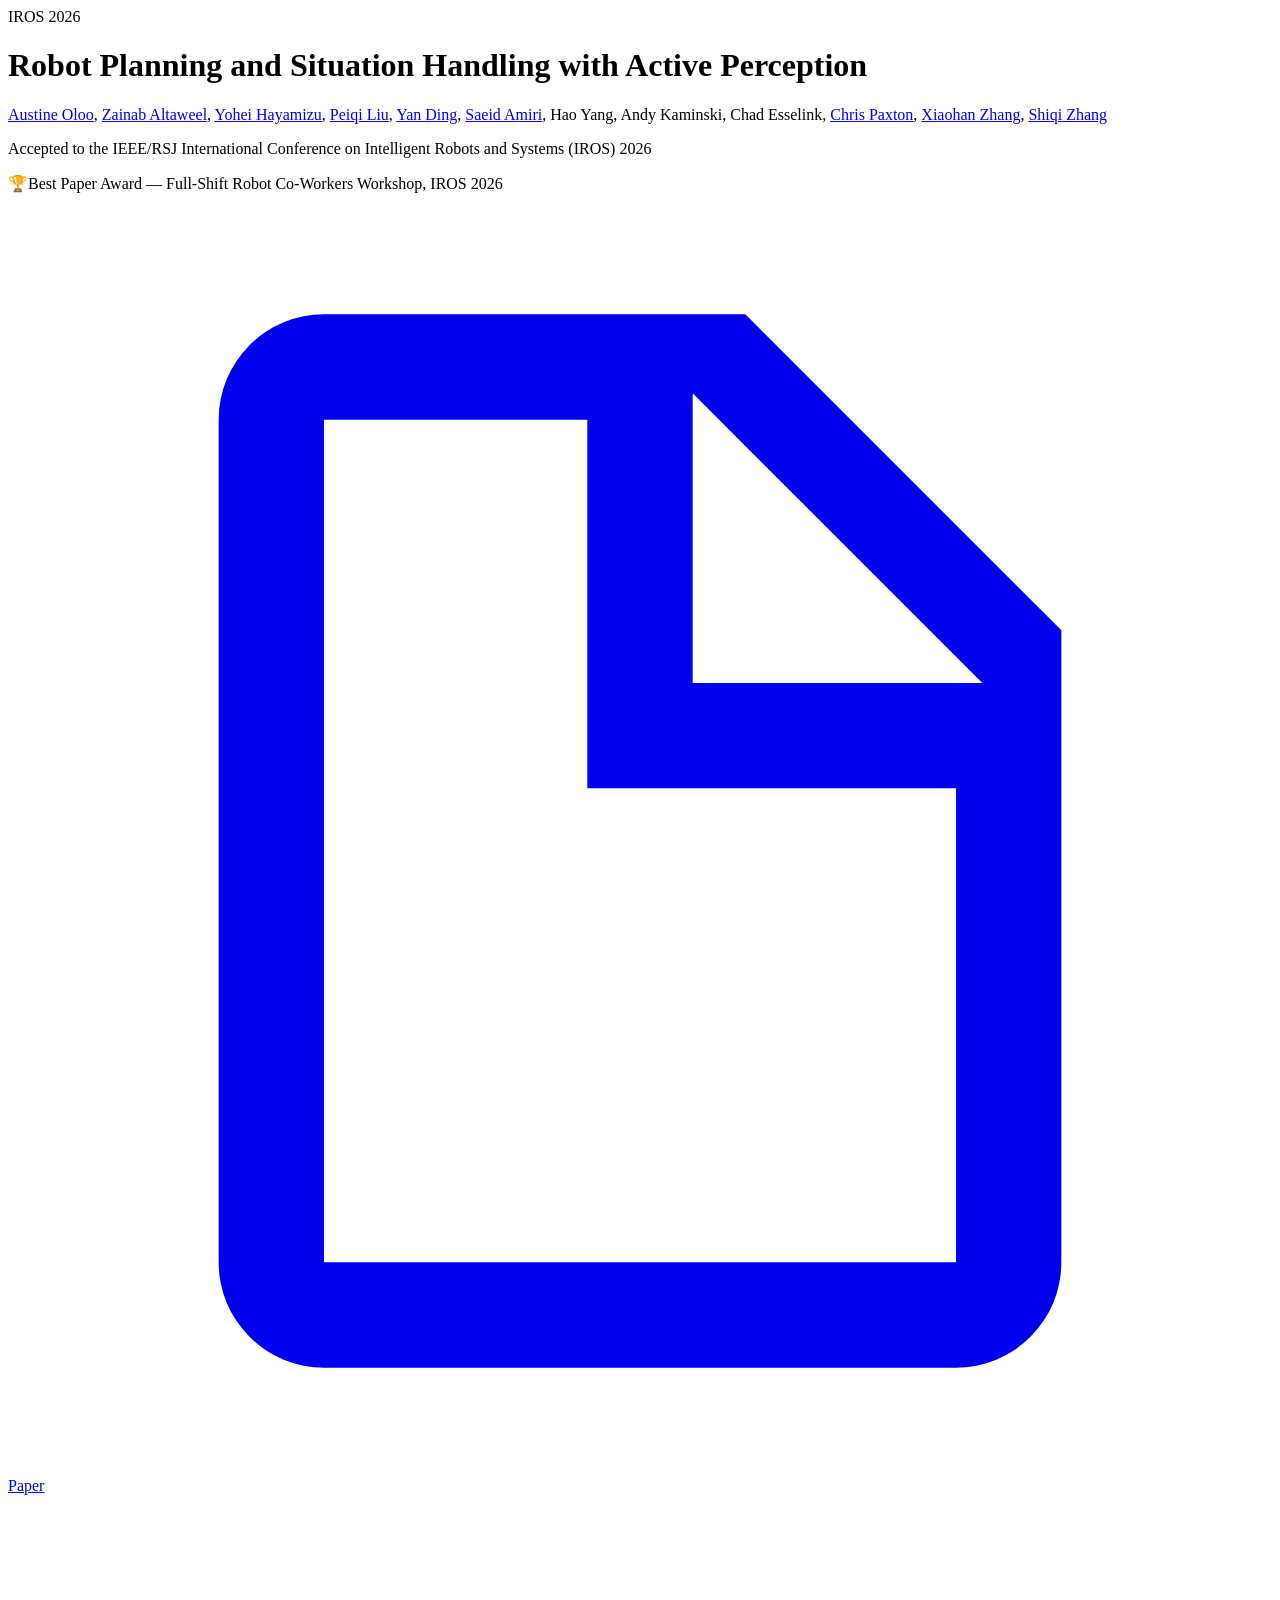
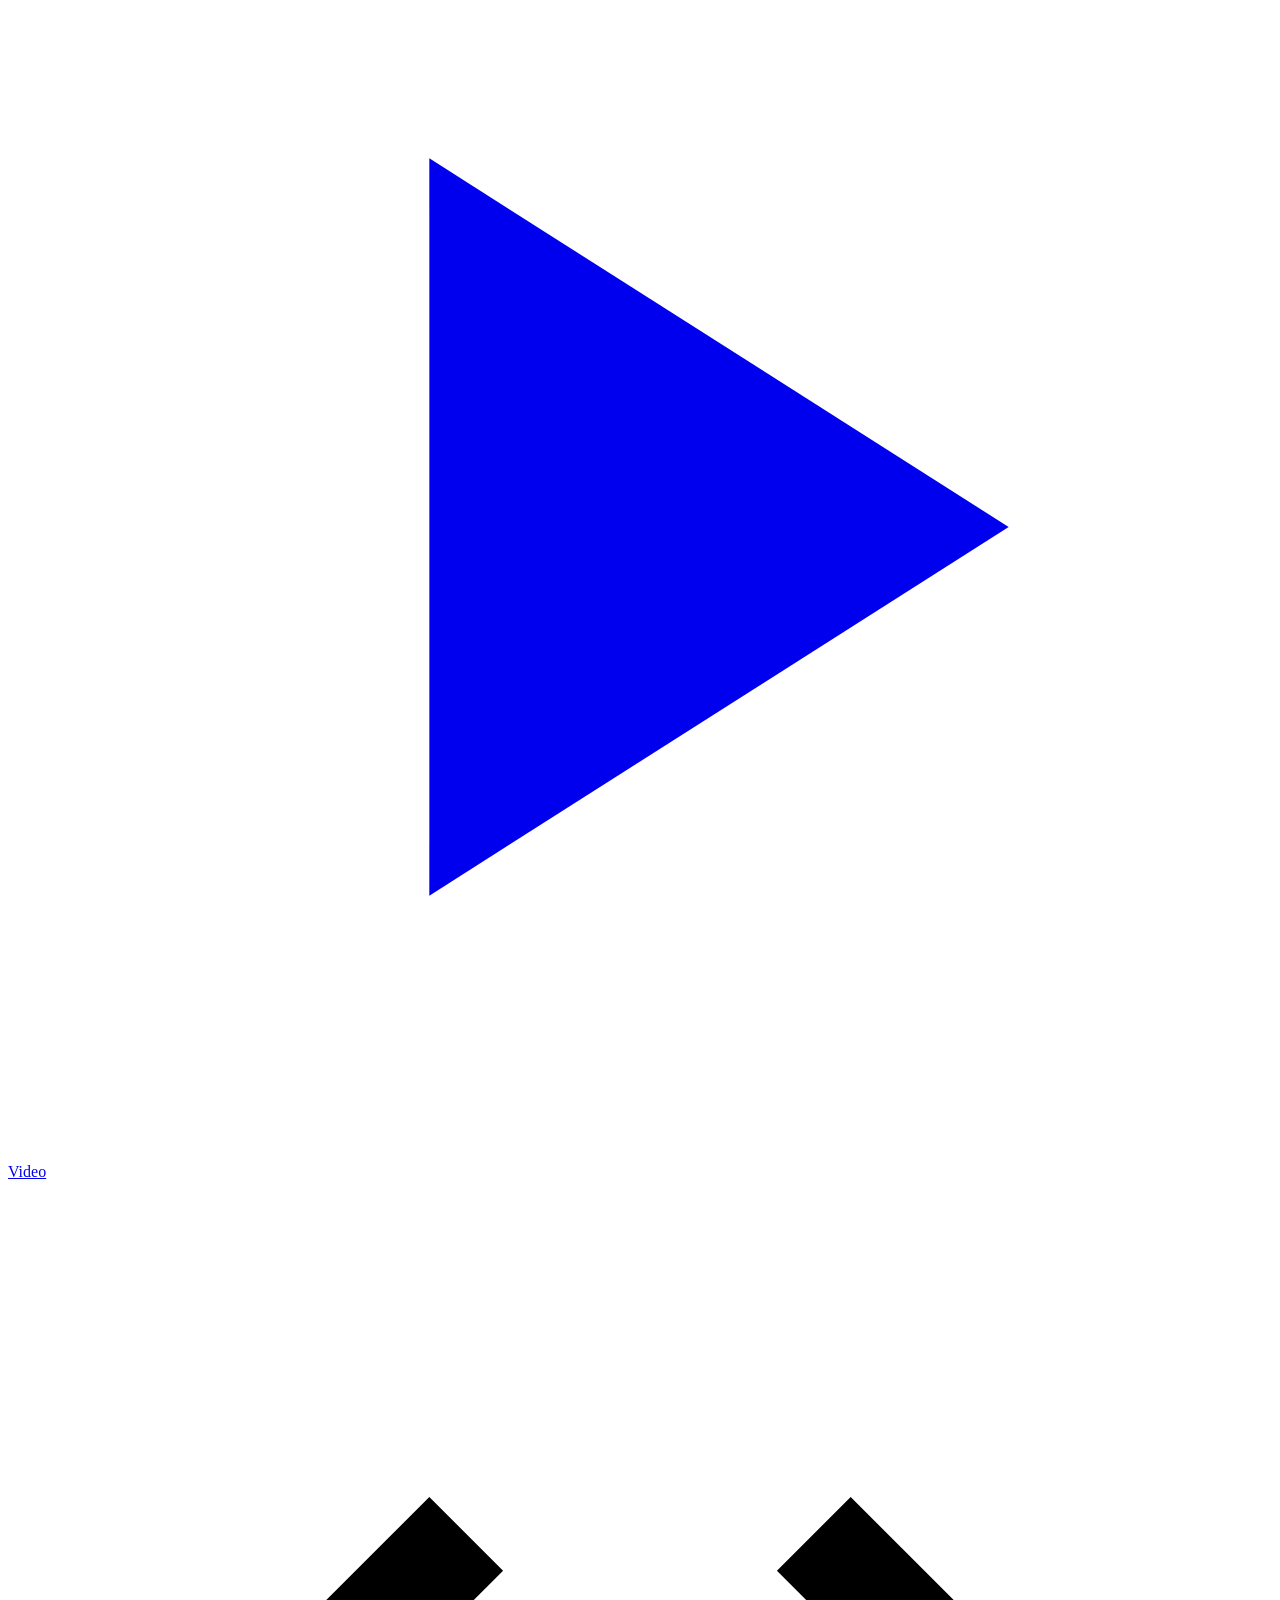
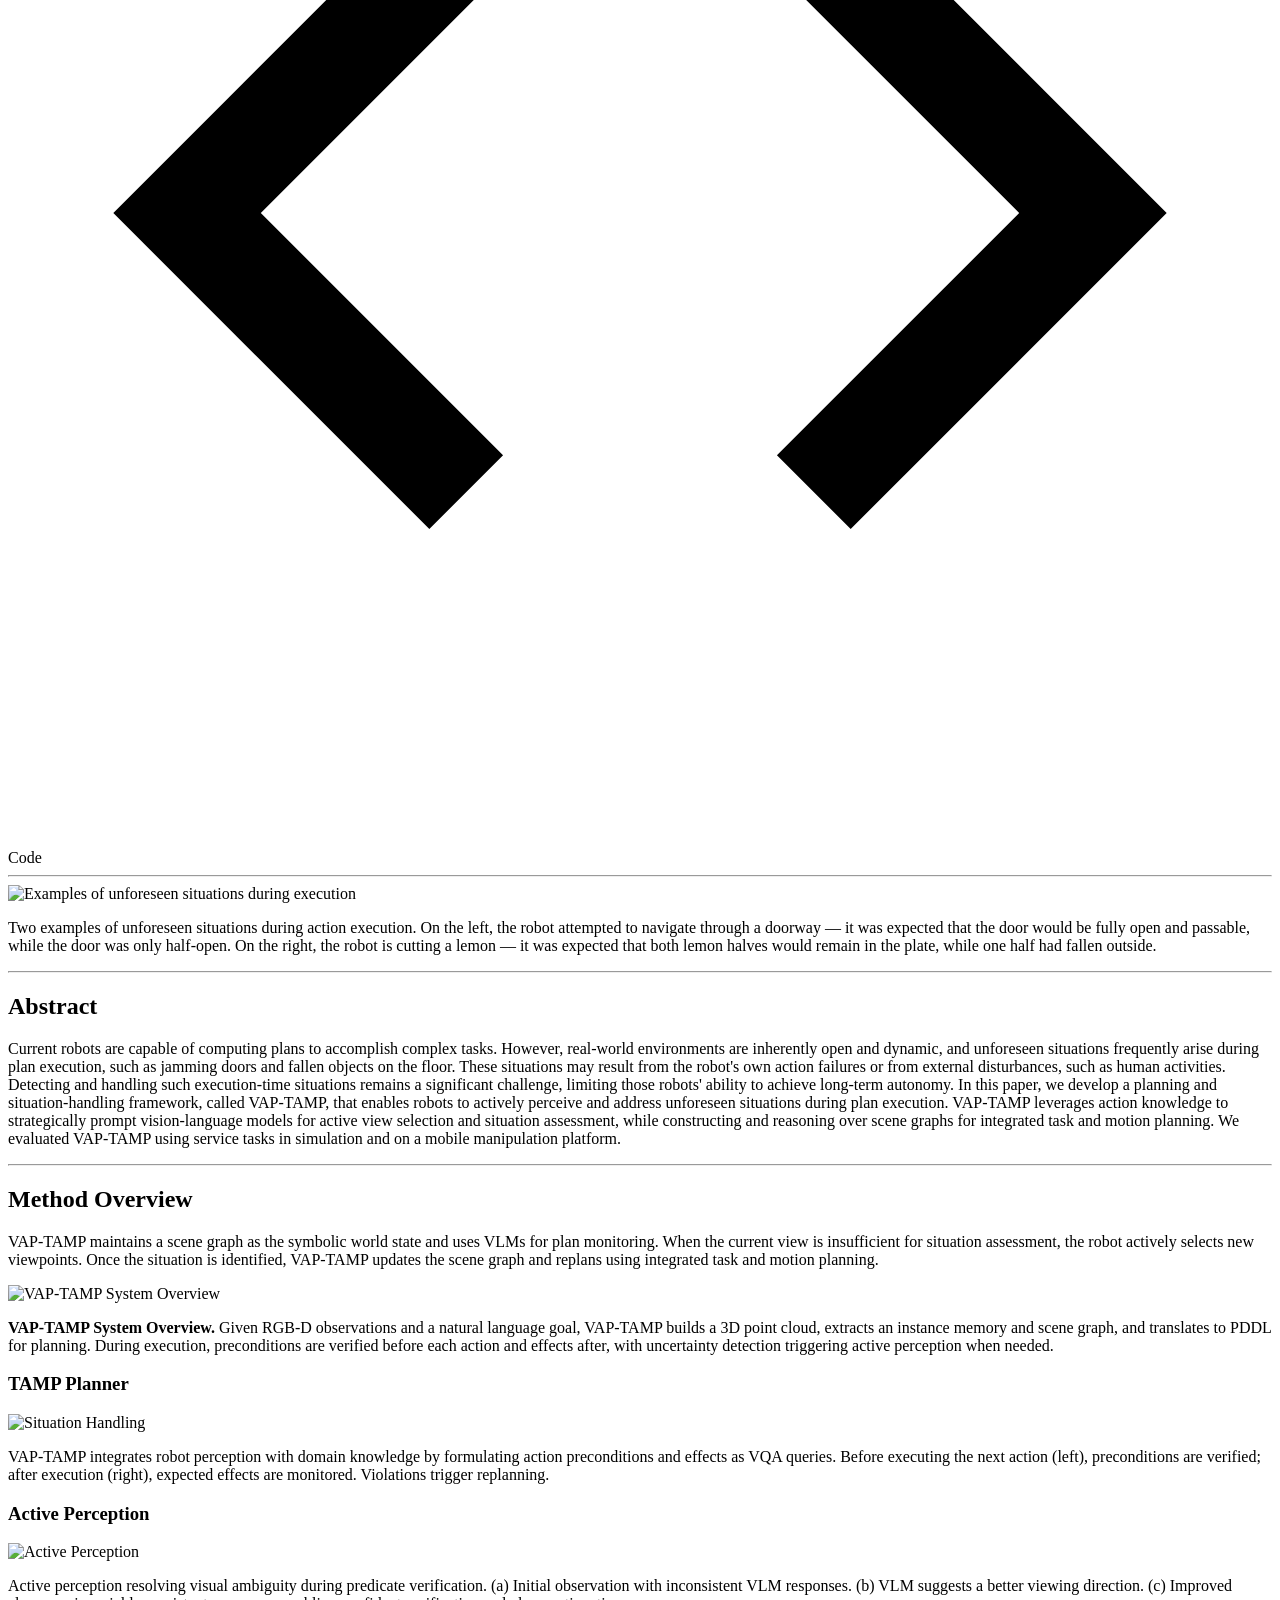
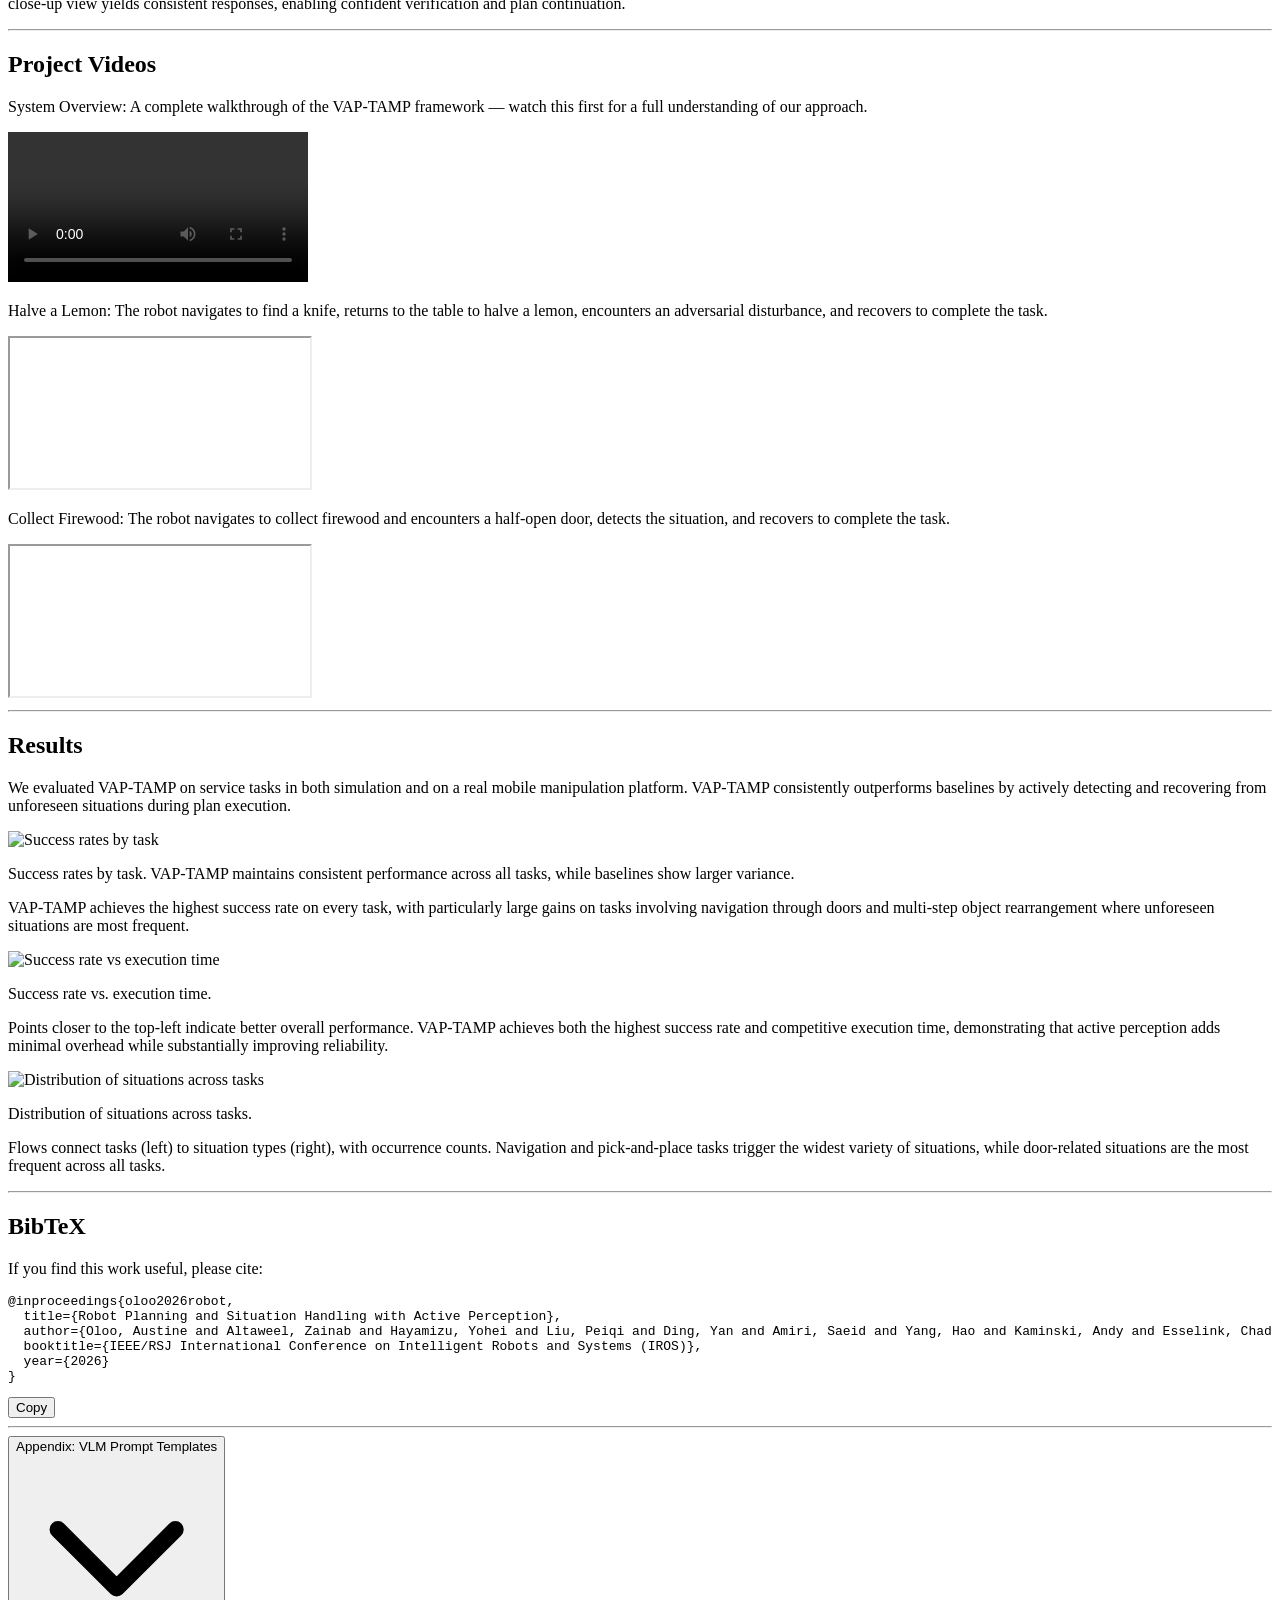
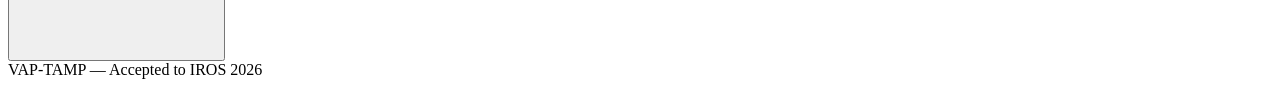
==== index.html @ f3fc883b "Add Best Paper Award (Full-Shift Robot Co-Workers Workshop, IROS 2026) to header Co-Authored-By: Cla" ====
<!DOCTYPE html><!--OFcFQSlzsaN_RxL0yjmGe--><html lang="en"><head><meta charSet="utf-8"/><meta name="viewport" content="width=device-width, initial-scale=1"/><link rel="preload" as="image" href="/vap-tamp/figures/teaser.png"/><link rel="preload" as="image" href="/vap-tamp/figures/overview-hires.png"/><link rel="preload" as="image" href="/vap-tamp/figures/situation-handling-hires.png"/><link rel="preload" as="image" href="/vap-tamp/figures/active-perception-hires.png"/><link rel="preload" as="image" href="/vap-tamp/figures/success_rate-1.png"/><link rel="preload" as="image" href="/vap-tamp/figures/success_vs_time-1.png"/><link rel="preload" as="image" href="/vap-tamp/figures/situation_distribution-1.png"/><link rel="stylesheet" href="/vap-tamp/_next/static/chunks/0b6abb4da44777c8.css" data-precedence="next"/><link rel="preload" as="script" fetchPriority="low" href="/vap-tamp/_next/static/chunks/4b9eae0c8dc7e975.js"/><script src="/vap-tamp/_next/static/chunks/f2f58a7e93290fbb.js" async=""></script><script src="/vap-tamp/_next/static/chunks/bd5a6fcfce6d0df9.js" async=""></script><script src="/vap-tamp/_next/static/chunks/turbopack-3603c09d4032d0ff.js" async=""></script><script src="/vap-tamp/_next/static/chunks/2f236954d6a65e12.js" async=""></script><script src="/vap-tamp/_next/static/chunks/8af912bd822a72b3.js" async=""></script><title>VAP-TAMP</title><meta name="description" content="Anonymous submission to IROS 2026"/><link rel="icon" href="/vap-tamp/favicon.ico?favicon.0b3bf435.ico" sizes="256x256" type="image/x-icon"/><script src="/vap-tamp/_next/static/chunks/a6dad97d9634a72d.js" noModule=""></script></head><body><div hidden=""><!--$--><!--/$--></div><main class="min-h-screen bg-white text-gray-900"><header class="max-w-4xl mx-auto px-6 pt-16 pb-8 text-center"><span class="inline-block bg-blue-600 text-white text-sm font-bold uppercase tracking-widest px-3 py-1 rounded-full mb-6">IROS 2026</span><h1 class="text-4xl md:text-5xl font-bold leading-tight text-gray-900 mb-6">Robot Planning and Situation Handling with Active Perception</h1><p class="text-gray-600 text-lg mb-8 max-w-3xl mx-auto"><span><a href="https://aoloo-r.github.io/" target="_blank" rel="noopener noreferrer" class="hover:text-gray-900 hover:underline underline-offset-4 transition-colors">Austine Oloo</a>, </span><span><a href="https://sites.google.com/view/zainabaltaweel/" target="_blank" rel="noopener noreferrer" class="hover:text-gray-900 hover:underline underline-offset-4 transition-colors">Zainab Altaweel</a>, </span><span><a href="https://yoheihayamizu.github.io/yhayamizu/" target="_blank" rel="noopener noreferrer" class="hover:text-gray-900 hover:underline underline-offset-4 transition-colors">Yohei Hayamizu</a>, </span><span><a href="https://peiqi-liu.github.io/" target="_blank" rel="noopener noreferrer" class="hover:text-gray-900 hover:underline underline-offset-4 transition-colors">Peiqi Liu</a>, </span><span><a href="https://yding25.com/" target="_blank" rel="noopener noreferrer" class="hover:text-gray-900 hover:underline underline-offset-4 transition-colors">Yan Ding</a>, </span><span><a href="http://www.cs.binghamton.edu/~samiri1/" target="_blank" rel="noopener noreferrer" class="hover:text-gray-900 hover:underline underline-offset-4 transition-colors">Saeid Amiri</a>, </span><span>Hao Yang<!-- -->, </span><span>Andy Kaminski<!-- -->, </span><span>Chad Esselink<!-- -->, </span><span><a href="https://cpaxton.github.io/" target="_blank" rel="noopener noreferrer" class="hover:text-gray-900 hover:underline underline-offset-4 transition-colors">Chris Paxton</a>, </span><span><a href="https://keke-220.github.io/" target="_blank" rel="noopener noreferrer" class="hover:text-gray-900 hover:underline underline-offset-4 transition-colors">Xiaohan Zhang</a>, </span><span><a href="http://www.cs.binghamton.edu/~szhang/" target="_blank" rel="noopener noreferrer" class="hover:text-gray-900 hover:underline underline-offset-4 transition-colors">Shiqi Zhang</a></span></p><p class="text-gray-500 text-base italic mb-4">Accepted to the IEEE/RSJ International Conference on Intelligent Robots and Systems (IROS) 2026</p><p class="mb-8"><span class="inline-flex items-center gap-2 rounded-full border border-amber-300 bg-amber-50 px-4 py-1.5 text-base font-semibold text-amber-800"><span aria-hidden="true">🏆</span>Best Paper Award — Full-Shift Robot Co-Workers Workshop, IROS 2026</span></p><div class="flex flex-wrap justify-center gap-3"><a href="https://arxiv.org/pdf/2604.26988" target="_blank" rel="noopener noreferrer" class="flex items-center gap-2 px-5 py-2.5 rounded-full border-2 text-base font-semibold transition-all border-gray-800 text-gray-800 hover:bg-gray-800 hover:text-white"><svg class="w-4 h-4" fill="currentColor" viewBox="0 0 24 24"><path d="M14 2H6a2 2 0 0 0-2 2v16a2 2 0 0 0 2 2h12a2 2 0 0 0 2-2V8l-6-6zm-1 1.5L18.5 9H13V3.5zM6 4h5v7h7v9H6V4z"></path></svg>Paper</a><a href="#video" target="_blank" rel="noopener noreferrer" class="flex items-center gap-2 px-5 py-2.5 rounded-full border-2 text-base font-semibold transition-all border-gray-800 text-gray-800 hover:bg-gray-800 hover:text-white"><svg class="w-4 h-4" fill="currentColor" viewBox="0 0 24 24"><path d="M8 5v14l11-7z"></path></svg>Video</a><span class="flex items-center gap-2 px-5 py-2.5 rounded-full border-2 text-base font-semibold transition-all border-gray-300 text-gray-400 cursor-not-allowed" title="Coming soon"><svg class="w-4 h-4" fill="currentColor" viewBox="0 0 24 24"><path d="M9.4 16.6L4.8 12l4.6-4.6L8 6l-6 6 6 6 1.4-1.4zm5.2 0l4.6-4.6-4.6-4.6L16 6l6 6-6 6-1.4-1.4z"></path></svg>Code</span></div></header><hr class="border-t border-gray-200 my-8 max-w-4xl mx-auto"/><section class="max-w-4xl mx-auto px-6 pb-12"><img src="/vap-tamp/figures/teaser.png" alt="Examples of unforeseen situations during execution" class="w-full rounded-xl border border-gray-100 shadow-sm"/><p class="text-center text-lg text-gray-600 mt-4 max-w-2xl mx-auto leading-relaxed">Two examples of unforeseen situations during action execution. On the left, the robot attempted to navigate through a doorway — it was expected that the door would be fully open and passable, while the door was only half-open. On the right, the robot is cutting a lemon — it was expected that both lemon halves would remain in the plate, while one half had fallen outside.</p></section><hr class="border-t border-gray-200 my-8 max-w-4xl mx-auto"/><section id="abstract" class="max-w-4xl mx-auto px-6 py-12"><h2 class="text-3xl font-bold text-center mb-8 text-gray-800">Abstract</h2><div class="bg-gray-50 rounded-xl p-6 md:p-8 text-lg leading-relaxed text-gray-700 border border-gray-100"><p>Current robots are capable of computing plans to accomplish complex tasks. However, real-world environments are inherently open and dynamic, and unforeseen situations frequently arise during plan execution, such as jamming doors and fallen objects on the floor. These situations may result from the robot&#x27;s own action failures or from external disturbances, such as human activities. Detecting and handling such execution-time situations remains a significant challenge, limiting those robots&#x27; ability to achieve long-term autonomy. In this paper, we develop a planning and situation-handling framework, called VAP-TAMP, that enables robots to actively perceive and address unforeseen situations during plan execution. VAP-TAMP leverages action knowledge to strategically prompt vision-language models for active view selection and situation assessment, while constructing and reasoning over scene graphs for integrated task and motion planning. We evaluated VAP-TAMP using service tasks in simulation and on a mobile manipulation platform.</p></div></section><hr class="border-t border-gray-200 my-8 max-w-4xl mx-auto"/><section id="method" class="max-w-4xl mx-auto px-6 py-12"><h2 class="text-3xl font-bold text-center mb-8 text-gray-800">Method Overview</h2><p class="text-center text-gray-600 mb-8 text-lg max-w-2xl mx-auto leading-relaxed">VAP-TAMP maintains a scene graph as the symbolic world state and uses VLMs for plan monitoring. When the current view is insufficient for situation assessment, the robot actively selects new viewpoints. Once the situation is identified, VAP-TAMP updates the scene graph and replans using integrated task and motion planning.</p><img src="/vap-tamp/figures/overview-hires.png" alt="VAP-TAMP System Overview" class="w-full rounded-xl border border-gray-100 shadow-sm"/><p class="text-center text-lg text-gray-500 mt-3 italic mb-10"><strong>VAP-TAMP System Overview.</strong> Given RGB-D observations and a natural language goal, VAP-TAMP builds a 3D point cloud, extracts an instance memory and scene graph, and translates to PDDL for planning. During execution, preconditions are verified before each action and effects after, with uncertainty detection triggering active perception when needed.</p><div class="space-y-10 mt-4"><div><h3 class="text-xl font-semibold text-gray-800 mb-4">TAMP Planner</h3><img src="/vap-tamp/figures/situation-handling-hires.png" alt="Situation Handling" class="w-full rounded-xl border border-gray-100 shadow-sm"/><p class="text-lg text-gray-500 mt-3 italic">VAP-TAMP integrates robot perception with domain knowledge by formulating action preconditions and effects as VQA queries. Before executing the next action (left), preconditions are verified; after execution (right), expected effects are monitored. Violations trigger replanning.</p></div><div><h3 class="text-xl font-semibold text-gray-800 mb-4">Active Perception</h3><img src="/vap-tamp/figures/active-perception-hires.png" alt="Active Perception" class="w-full rounded-xl border border-gray-100 shadow-sm"/><p class="text-lg text-gray-500 mt-3 italic">Active perception resolving visual ambiguity during predicate verification. (a) Initial observation with inconsistent VLM responses. (b) VLM suggests a better viewing direction. (c) Improved close-up view yields consistent responses, enabling confident verification and plan continuation.</p></div></div></section><hr class="border-t border-gray-200 my-8 max-w-4xl mx-auto"/><section id="video" class="max-w-4xl mx-auto px-6 py-12"><h2 class="text-3xl font-bold text-center mb-8 text-gray-800">Project Videos</h2><div class="space-y-8"><div><p class="text-lg text-gray-600 mb-3 font-medium">System Overview: A complete walkthrough of the VAP-TAMP framework — watch this first for a full understanding of our approach.</p><video class="w-full rounded-lg shadow-md" controls="" preload="metadata"><source src="/vap-tamp/videos/IROS26_3741_VI_i.mp4" type="video/mp4"/>Your browser does not support the video tag.</video></div><div><p class="text-lg text-gray-600 mb-3 font-medium">Halve a Lemon: The robot navigates to find a knife, returns to the table to halve a lemon, encounters an adversarial disturbance, and recovers to complete the task.</p><div class="aspect-video"><iframe class="w-full h-full rounded-lg shadow-md" src="https://drive.google.com/file/d/1YM_sx0-C2Gjhem2NH8Hbjt_0JasC54TL/preview" allow="autoplay" allowFullScreen=""></iframe></div></div><div><p class="text-lg text-gray-600 mb-3 font-medium">Collect Firewood: The robot navigates to collect firewood and encounters a half-open door, detects the situation, and recovers to complete the task.</p><div class="aspect-video"><iframe class="w-full h-full rounded-lg shadow-md" src="https://drive.google.com/file/d/1TQmRD-XYekJUuRnm3jwyP5w7JCrsbTGa/preview" allow="autoplay" allowFullScreen=""></iframe></div></div></div></section><hr class="border-t border-gray-200 my-8 max-w-4xl mx-auto"/><section id="results" class="max-w-4xl mx-auto px-6 py-12"><h2 class="text-3xl font-bold text-center mb-8 text-gray-800">Results</h2><p class="text-gray-600 mb-10 text-lg max-w-2xl mx-auto leading-relaxed">We evaluated VAP-TAMP on service tasks in both simulation and on a real mobile manipulation platform. VAP-TAMP consistently outperforms baselines by actively detecting and recovering from unforeseen situations during plan execution.</p><div class="space-y-8"><div><img src="/vap-tamp/figures/success_rate-1.png" alt="Success rates by task" class="w-full rounded-xl border border-gray-100 shadow-sm"/><p class="text-lg text-gray-500 mt-3 italic">Success rates by task. VAP-TAMP maintains consistent performance across all tasks, while baselines show larger variance.</p><p class="text-lg text-gray-600 mt-2 leading-relaxed">VAP-TAMP achieves the highest success rate on every task, with particularly large gains on tasks involving navigation through doors and multi-step object rearrangement where unforeseen situations are most frequent.</p></div><div><img src="/vap-tamp/figures/success_vs_time-1.png" alt="Success rate vs execution time" class="w-full rounded-xl border border-gray-100 shadow-sm"/><p class="text-lg text-gray-500 mt-3 italic">Success rate vs. execution time.</p><p class="text-lg text-gray-600 mt-2 leading-relaxed">Points closer to the top-left indicate better overall performance. VAP-TAMP achieves both the highest success rate and competitive execution time, demonstrating that active perception adds minimal overhead while substantially improving reliability.</p></div><div><img src="/vap-tamp/figures/situation_distribution-1.png" alt="Distribution of situations across tasks" class="w-full rounded-xl border border-gray-100 shadow-sm"/><p class="text-lg text-gray-500 mt-3 italic">Distribution of situations across tasks.</p><p class="text-lg text-gray-600 mt-2 leading-relaxed">Flows connect tasks (left) to situation types (right), with occurrence counts. Navigation and pick-and-place tasks trigger the widest variety of situations, while door-related situations are the most frequent across all tasks.</p></div></div></section><hr class="border-t border-gray-200 my-8 max-w-4xl mx-auto"/><section id="bibtex" class="max-w-4xl mx-auto px-6 py-12"><h2 class="text-3xl font-bold text-center mb-8 text-gray-800">BibTeX</h2><p class="text-center text-gray-500 text-base mb-6">If you find this work useful, please cite:</p><div class="relative"><pre class="bibtex-block">@inproceedings{oloo2026robot,
  title={Robot Planning and Situation Handling with Active Perception},
  author={Oloo, Austine and Altaweel, Zainab and Hayamizu, Yohei and Liu, Peiqi and Ding, Yan and Amiri, Saeid and Yang, Hao and Kaminski, Andy and Esselink, Chad and Paxton, Chris and Zhang, Xiaohan and Zhang, Shiqi},
  booktitle={IEEE/RSJ International Conference on Intelligent Robots and Systems (IROS)},
  year={2026}
}</pre><button class="absolute top-3 right-3 bg-white border border-gray-300 hover:bg-gray-100 text-gray-600 text-sm px-3 py-1.5 rounded-md transition-all">Copy</button></div></section><hr class="border-t border-gray-200 my-8 max-w-4xl mx-auto"/><section id="appendix" class="max-w-4xl mx-auto px-6 py-8"><button class="w-full flex items-center justify-between bg-gray-50 hover:bg-gray-100 border border-gray-200 rounded-xl px-6 py-4 transition-all group"><span class="text-xl font-bold text-gray-800">Appendix: VLM Prompt Templates</span><svg class="w-5 h-5 text-gray-500 transition-transform " fill="none" viewBox="0 0 24 24" stroke="currentColor" stroke-width="2"><path stroke-linecap="round" stroke-linejoin="round" d="M19 9l-7 7-7-7"></path></svg></button></section><footer class="text-center text-sm text-gray-400 py-10 border-t border-gray-100 mt-8">VAP-TAMP — Accepted to <!-- -->IROS 2026</footer></main><!--$--><!--/$--><script src="/vap-tamp/_next/static/chunks/4b9eae0c8dc7e975.js" id="_R_" async=""></script><script>(self.__next_f=self.__next_f||[]).push([0])</script><script>self.__next_f.push([1,"1:\"$Sreact.fragment\"\n2:I[39756,[\"/vap-tamp/_next/static/chunks/2f236954d6a65e12.js\"],\"default\"]\n3:I[37457,[\"/vap-tamp/_next/static/chunks/2f236954d6a65e12.js\"],\"default\"]\n4:I[47257,[\"/vap-tamp/_next/static/chunks/2f236954d6a65e12.js\"],\"ClientPageRoot\"]\n5:I[31713,[\"/vap-tamp/_next/static/chunks/8af912bd822a72b3.js\"],\"default\"]\n8:I[97367,[\"/vap-tamp/_next/static/chunks/2f236954d6a65e12.js\"],\"OutletBoundary\"]\n9:\"$Sreact.suspense\"\nb:I[97367,[\"/vap-tamp/_next/static/chunks/2f236954d6a65e12.js\"],\"ViewportBoundary\"]\nd:I[97367,[\"/vap-tamp/_next/static/chunks/2f236954d6a65e12.js\"],\"MetadataBoundary\"]\nf:I[68027,[],\"default\"]\n:HL[\"/vap-tamp/_next/static/chunks/0b6abb4da44777c8.css\",\"style\"]\n"])</script><script>self.__next_f.push([1,"0:{\"P\":null,\"b\":\"OFcFQSlzsaN-RxL0yjmGe\",\"c\":[\"\",\"\"],\"q\":\"\",\"i\":false,\"f\":[[[\"\",{\"children\":[\"__PAGE__\",{}]},\"$undefined\",\"$undefined\",true],[[\"$\",\"$1\",\"c\",{\"children\":[[[\"$\",\"link\",\"0\",{\"rel\":\"stylesheet\",\"href\":\"/vap-tamp/_next/static/chunks/0b6abb4da44777c8.css\",\"precedence\":\"next\",\"crossOrigin\":\"$undefined\",\"nonce\":\"$undefined\"}]],[\"$\",\"html\",null,{\"lang\":\"en\",\"children\":[\"$\",\"body\",null,{\"children\":[\"$\",\"$L2\",null,{\"parallelRouterKey\":\"children\",\"error\":\"$undefined\",\"errorStyles\":\"$undefined\",\"errorScripts\":\"$undefined\",\"template\":[\"$\",\"$L3\",null,{}],\"templateStyles\":\"$undefined\",\"templateScripts\":\"$undefined\",\"notFound\":[[[\"$\",\"title\",null,{\"children\":\"404: This page could not be found.\"}],[\"$\",\"div\",null,{\"style\":{\"fontFamily\":\"system-ui,\\\"Segoe UI\\\",Roboto,Helvetica,Arial,sans-serif,\\\"Apple Color Emoji\\\",\\\"Segoe UI Emoji\\\"\",\"height\":\"100vh\",\"textAlign\":\"center\",\"display\":\"flex\",\"flexDirection\":\"column\",\"alignItems\":\"center\",\"justifyContent\":\"center\"},\"children\":[\"$\",\"div\",null,{\"children\":[[\"$\",\"style\",null,{\"dangerouslySetInnerHTML\":{\"__html\":\"body{color:#000;background:#fff;margin:0}.next-error-h1{border-right:1px solid rgba(0,0,0,.3)}@media (prefers-color-scheme:dark){body{color:#fff;background:#000}.next-error-h1{border-right:1px solid rgba(255,255,255,.3)}}\"}}],[\"$\",\"h1\",null,{\"className\":\"next-error-h1\",\"style\":{\"display\":\"inline-block\",\"margin\":\"0 20px 0 0\",\"padding\":\"0 23px 0 0\",\"fontSize\":24,\"fontWeight\":500,\"verticalAlign\":\"top\",\"lineHeight\":\"49px\"},\"children\":404}],[\"$\",\"div\",null,{\"style\":{\"display\":\"inline-block\"},\"children\":[\"$\",\"h2\",null,{\"style\":{\"fontSize\":14,\"fontWeight\":400,\"lineHeight\":\"49px\",\"margin\":0},\"children\":\"This page could not be found.\"}]}]]}]}]],[]],\"forbidden\":\"$undefined\",\"unauthorized\":\"$undefined\"}]}]}]]}],{\"children\":[[\"$\",\"$1\",\"c\",{\"children\":[[\"$\",\"$L4\",null,{\"Component\":\"$5\",\"serverProvidedParams\":{\"searchParams\":{},\"params\":{},\"promises\":[\"$@6\",\"$@7\"]}}],[[\"$\",\"script\",\"script-0\",{\"src\":\"/vap-tamp/_next/static/chunks/8af912bd822a72b3.js\",\"async\":true,\"nonce\":\"$undefined\"}]],[\"$\",\"$L8\",null,{\"children\":[\"$\",\"$9\",null,{\"name\":\"Next.MetadataOutlet\",\"children\":\"$@a\"}]}]]}],{},null,false,false]},null,false,false],[\"$\",\"$1\",\"h\",{\"children\":[null,[\"$\",\"$Lb\",null,{\"children\":\"$Lc\"}],[\"$\",\"div\",null,{\"hidden\":true,\"children\":[\"$\",\"$Ld\",null,{\"children\":[\"$\",\"$9\",null,{\"name\":\"Next.Metadata\",\"children\":\"$Le\"}]}]}],null]}],false]],\"m\":\"$undefined\",\"G\":[\"$f\",[]],\"S\":true}\n"])</script><script>self.__next_f.push([1,"6:{}\n7:\"$0:f:0:1:1:children:0:props:children:0:props:serverProvidedParams:params\"\n"])</script><script>self.__next_f.push([1,"c:[[\"$\",\"meta\",\"0\",{\"charSet\":\"utf-8\"}],[\"$\",\"meta\",\"1\",{\"name\":\"viewport\",\"content\":\"width=device-width, initial-scale=1\"}]]\n"])</script><script>self.__next_f.push([1,"10:I[27201,[\"/vap-tamp/_next/static/chunks/2f236954d6a65e12.js\"],\"IconMark\"]\na:null\ne:[[\"$\",\"title\",\"0\",{\"children\":\"VAP-TAMP\"}],[\"$\",\"meta\",\"1\",{\"name\":\"description\",\"content\":\"Anonymous submission to IROS 2026\"}],[\"$\",\"link\",\"2\",{\"rel\":\"icon\",\"href\":\"/vap-tamp/favicon.ico?favicon.0b3bf435.ico\",\"sizes\":\"256x256\",\"type\":\"image/x-icon\"}],[\"$\",\"$L10\",\"3\",{}]]\n"])</script></body></html>
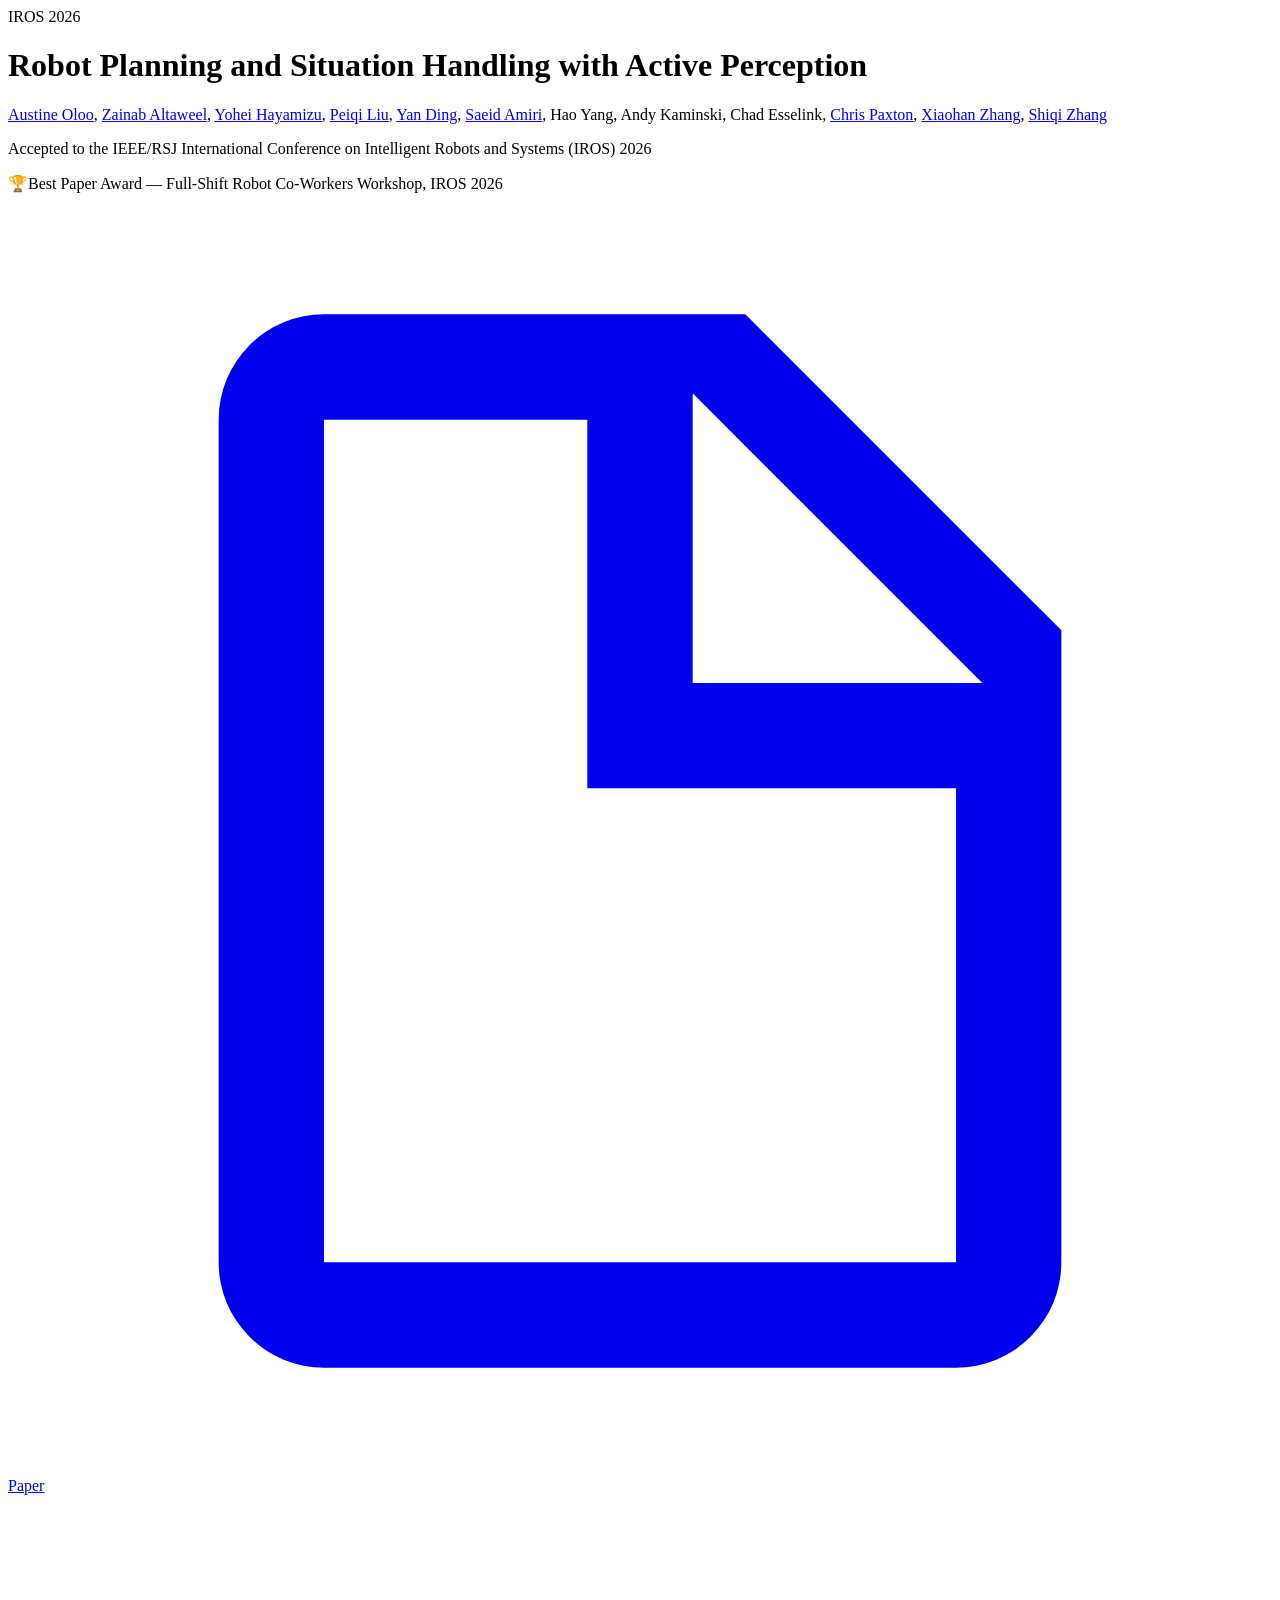
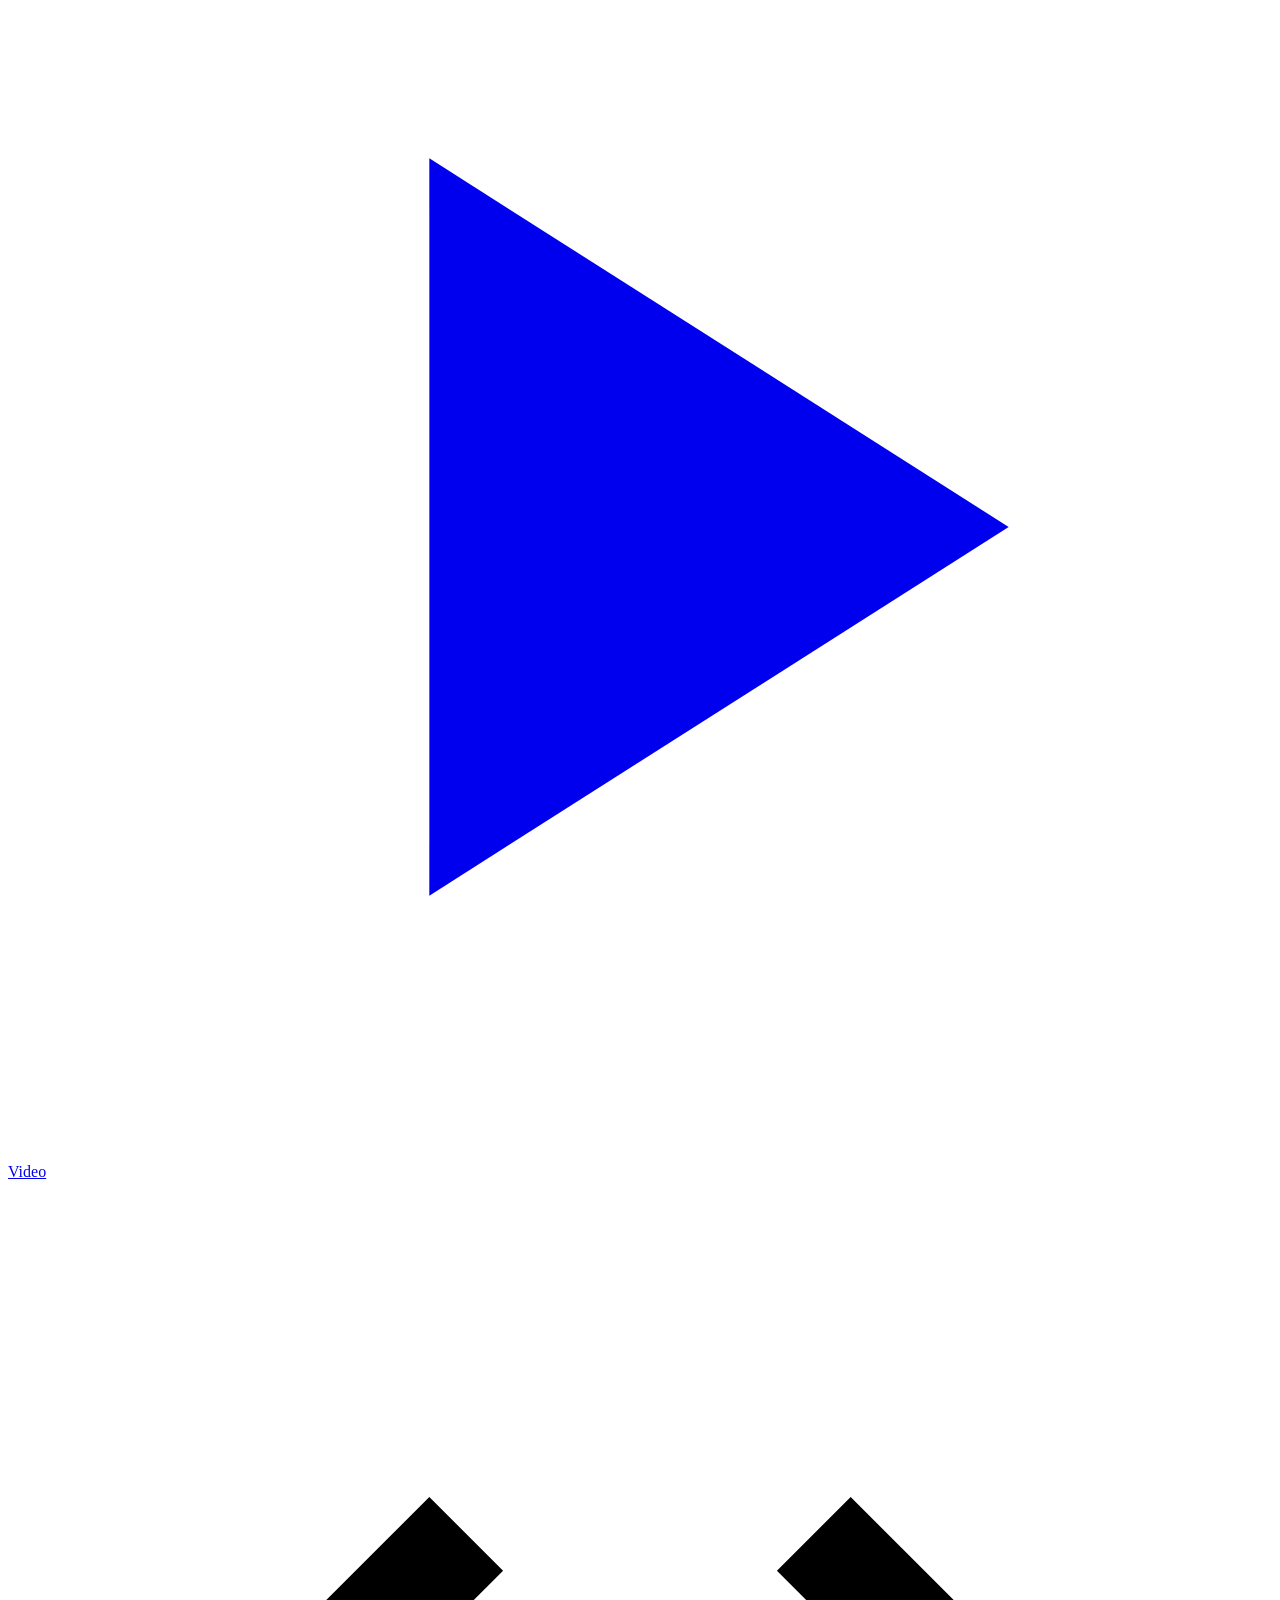
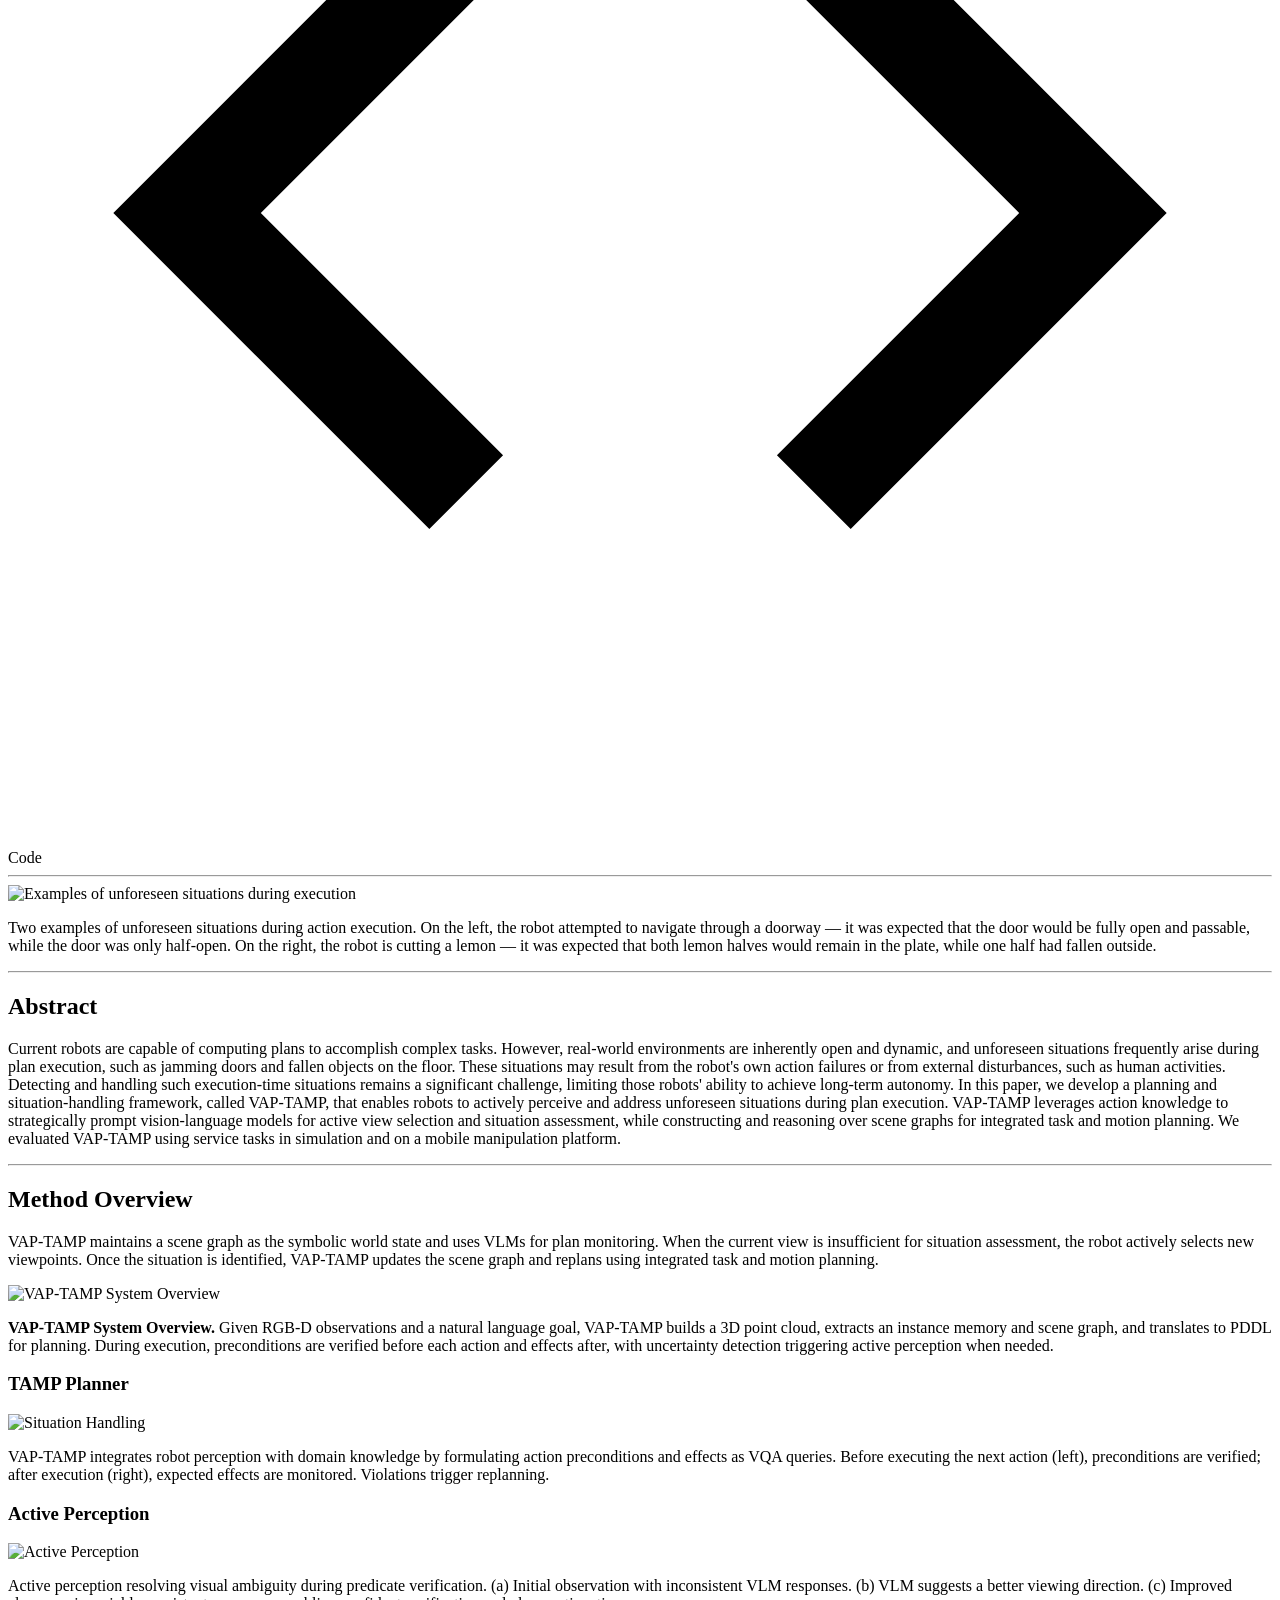
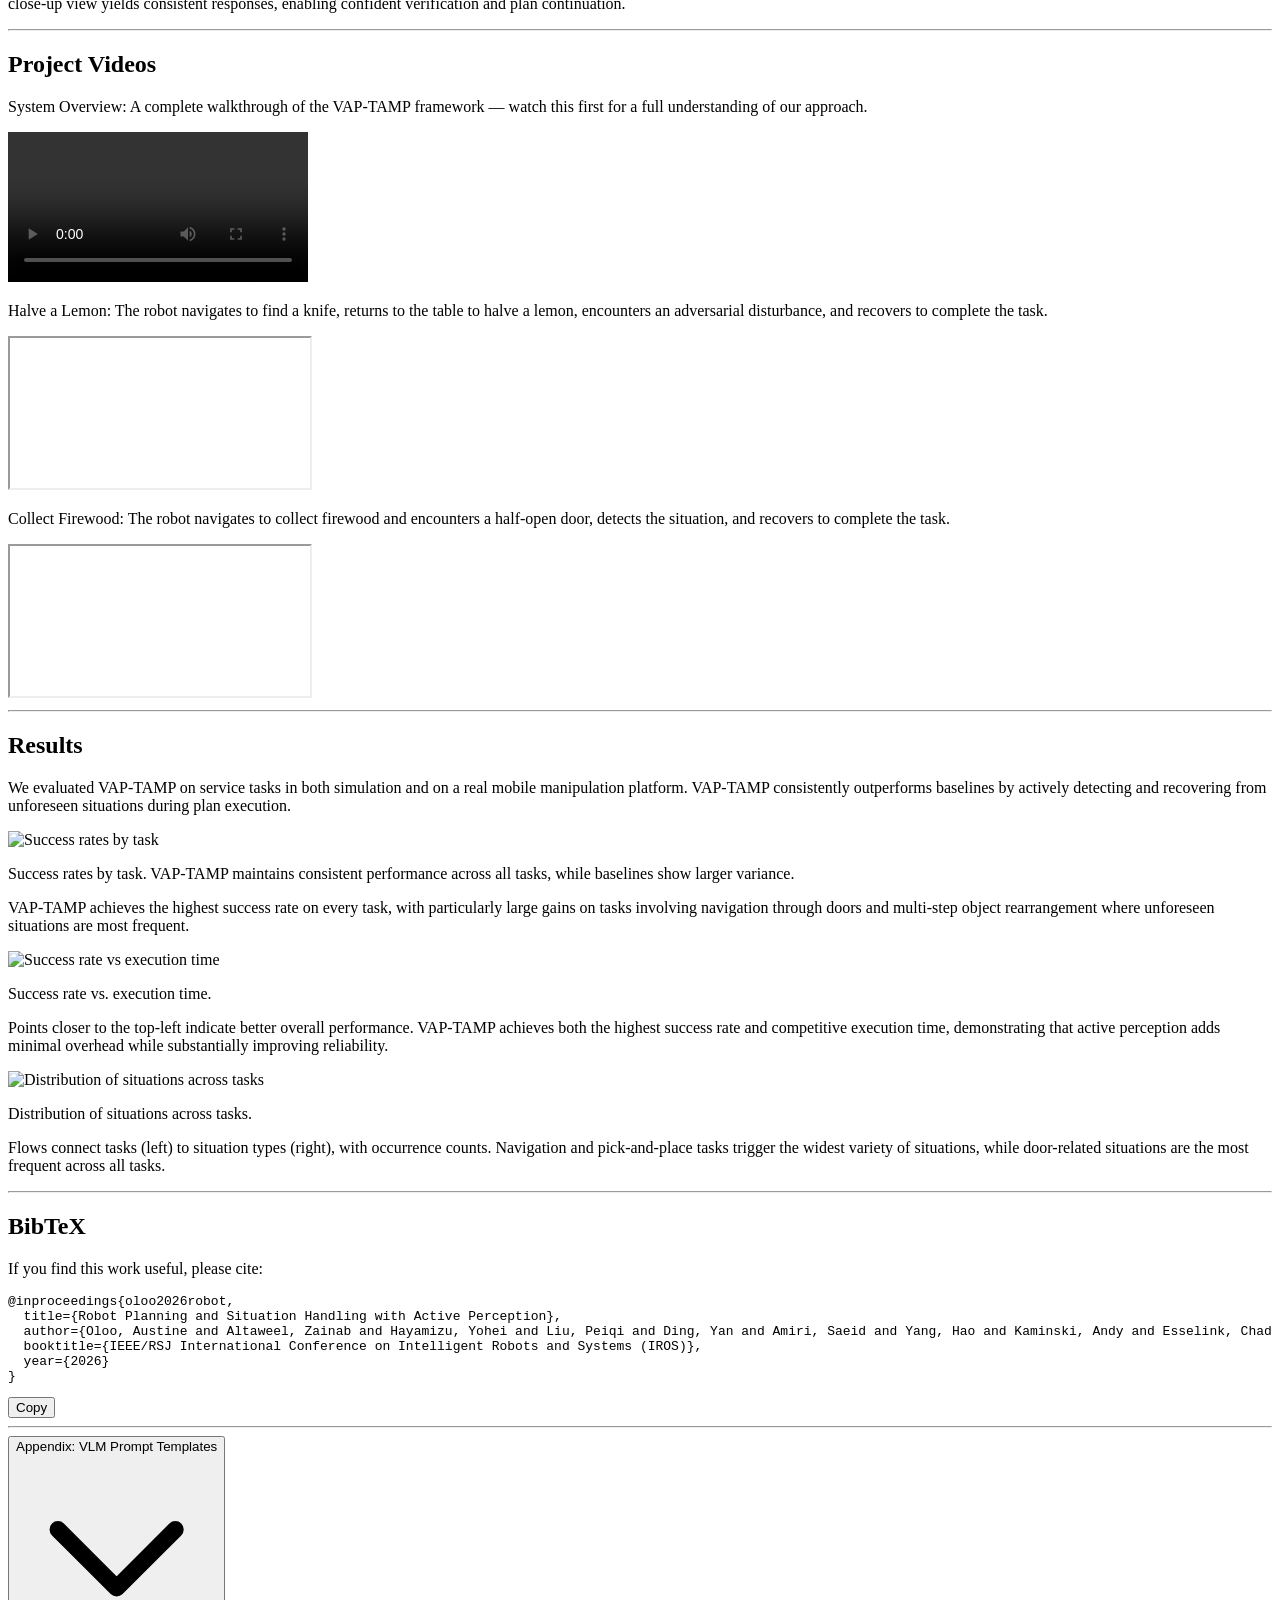
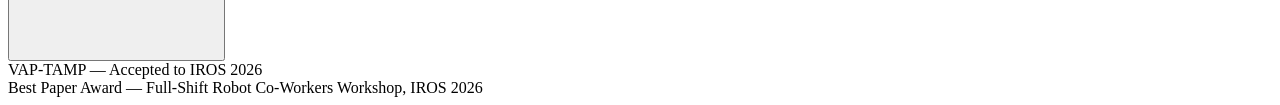
==== commit 2548f9de: "Replace stale anonymous-submission metadata description; add award to footer Co-Authored-By: Claude " ====
--- a/index.html
+++ b/index.html
@@ -1,6 +1,6 @@
-<!DOCTYPE html><!--OFcFQSlzsaN_RxL0yjmGe--><html lang="en"><head><meta charSet="utf-8"/><meta name="viewport" content="width=device-width, initial-scale=1"/><link rel="preload" as="image" href="/vap-tamp/figures/teaser.png"/><link rel="preload" as="image" href="/vap-tamp/figures/overview-hires.png"/><link rel="preload" as="image" href="/vap-tamp/figures/situation-handling-hires.png"/><link rel="preload" as="image" href="/vap-tamp/figures/active-perception-hires.png"/><link rel="preload" as="image" href="/vap-tamp/figures/success_rate-1.png"/><link rel="preload" as="image" href="/vap-tamp/figures/success_vs_time-1.png"/><link rel="preload" as="image" href="/vap-tamp/figures/situation_distribution-1.png"/><link rel="stylesheet" href="/vap-tamp/_next/static/chunks/0b6abb4da44777c8.css" data-precedence="next"/><link rel="preload" as="script" fetchPriority="low" href="/vap-tamp/_next/static/chunks/4b9eae0c8dc7e975.js"/><script src="/vap-tamp/_next/static/chunks/f2f58a7e93290fbb.js" async=""></script><script src="/vap-tamp/_next/static/chunks/bd5a6fcfce6d0df9.js" async=""></script><script src="/vap-tamp/_next/static/chunks/turbopack-3603c09d4032d0ff.js" async=""></script><script src="/vap-tamp/_next/static/chunks/2f236954d6a65e12.js" async=""></script><script src="/vap-tamp/_next/static/chunks/8af912bd822a72b3.js" async=""></script><title>VAP-TAMP</title><meta name="description" content="Anonymous submission to IROS 2026"/><link rel="icon" href="/vap-tamp/favicon.ico?favicon.0b3bf435.ico" sizes="256x256" type="image/x-icon"/><script src="/vap-tamp/_next/static/chunks/a6dad97d9634a72d.js" noModule=""></script></head><body><div hidden=""><!--$--><!--/$--></div><main class="min-h-screen bg-white text-gray-900"><header class="max-w-4xl mx-auto px-6 pt-16 pb-8 text-center"><span class="inline-block bg-blue-600 text-white text-sm font-bold uppercase tracking-widest px-3 py-1 rounded-full mb-6">IROS 2026</span><h1 class="text-4xl md:text-5xl font-bold leading-tight text-gray-900 mb-6">Robot Planning and Situation Handling with Active Perception</h1><p class="text-gray-600 text-lg mb-8 max-w-3xl mx-auto"><span><a href="https://aoloo-r.github.io/" target="_blank" rel="noopener noreferrer" class="hover:text-gray-900 hover:underline underline-offset-4 transition-colors">Austine Oloo</a>, </span><span><a href="https://sites.google.com/view/zainabaltaweel/" target="_blank" rel="noopener noreferrer" class="hover:text-gray-900 hover:underline underline-offset-4 transition-colors">Zainab Altaweel</a>, </span><span><a href="https://yoheihayamizu.github.io/yhayamizu/" target="_blank" rel="noopener noreferrer" class="hover:text-gray-900 hover:underline underline-offset-4 transition-colors">Yohei Hayamizu</a>, </span><span><a href="https://peiqi-liu.github.io/" target="_blank" rel="noopener noreferrer" class="hover:text-gray-900 hover:underline underline-offset-4 transition-colors">Peiqi Liu</a>, </span><span><a href="https://yding25.com/" target="_blank" rel="noopener noreferrer" class="hover:text-gray-900 hover:underline underline-offset-4 transition-colors">Yan Ding</a>, </span><span><a href="http://www.cs.binghamton.edu/~samiri1/" target="_blank" rel="noopener noreferrer" class="hover:text-gray-900 hover:underline underline-offset-4 transition-colors">Saeid Amiri</a>, </span><span>Hao Yang<!-- -->, </span><span>Andy Kaminski<!-- -->, </span><span>Chad Esselink<!-- -->, </span><span><a href="https://cpaxton.github.io/" target="_blank" rel="noopener noreferrer" class="hover:text-gray-900 hover:underline underline-offset-4 transition-colors">Chris Paxton</a>, </span><span><a href="https://keke-220.github.io/" target="_blank" rel="noopener noreferrer" class="hover:text-gray-900 hover:underline underline-offset-4 transition-colors">Xiaohan Zhang</a>, </span><span><a href="http://www.cs.binghamton.edu/~szhang/" target="_blank" rel="noopener noreferrer" class="hover:text-gray-900 hover:underline underline-offset-4 transition-colors">Shiqi Zhang</a></span></p><p class="text-gray-500 text-base italic mb-4">Accepted to the IEEE/RSJ International Conference on Intelligent Robots and Systems (IROS) 2026</p><p class="mb-8"><span class="inline-flex items-center gap-2 rounded-full border border-amber-300 bg-amber-50 px-4 py-1.5 text-base font-semibold text-amber-800"><span aria-hidden="true">🏆</span>Best Paper Award — Full-Shift Robot Co-Workers Workshop, IROS 2026</span></p><div class="flex flex-wrap justify-center gap-3"><a href="https://arxiv.org/pdf/2604.26988" target="_blank" rel="noopener noreferrer" class="flex items-center gap-2 px-5 py-2.5 rounded-full border-2 text-base font-semibold transition-all border-gray-800 text-gray-800 hover:bg-gray-800 hover:text-white"><svg class="w-4 h-4" fill="currentColor" viewBox="0 0 24 24"><path d="M14 2H6a2 2 0 0 0-2 2v16a2 2 0 0 0 2 2h12a2 2 0 0 0 2-2V8l-6-6zm-1 1.5L18.5 9H13V3.5zM6 4h5v7h7v9H6V4z"></path></svg>Paper</a><a href="#video" target="_blank" rel="noopener noreferrer" class="flex items-center gap-2 px-5 py-2.5 rounded-full border-2 text-base font-semibold transition-all border-gray-800 text-gray-800 hover:bg-gray-800 hover:text-white"><svg class="w-4 h-4" fill="currentColor" viewBox="0 0 24 24"><path d="M8 5v14l11-7z"></path></svg>Video</a><span class="flex items-center gap-2 px-5 py-2.5 rounded-full border-2 text-base font-semibold transition-all border-gray-300 text-gray-400 cursor-not-allowed" title="Coming soon"><svg class="w-4 h-4" fill="currentColor" viewBox="0 0 24 24"><path d="M9.4 16.6L4.8 12l4.6-4.6L8 6l-6 6 6 6 1.4-1.4zm5.2 0l4.6-4.6-4.6-4.6L16 6l6 6-6 6-1.4-1.4z"></path></svg>Code</span></div></header><hr class="border-t border-gray-200 my-8 max-w-4xl mx-auto"/><section class="max-w-4xl mx-auto px-6 pb-12"><img src="/vap-tamp/figures/teaser.png" alt="Examples of unforeseen situations during execution" class="w-full rounded-xl border border-gray-100 shadow-sm"/><p class="text-center text-lg text-gray-600 mt-4 max-w-2xl mx-auto leading-relaxed">Two examples of unforeseen situations during action execution. On the left, the robot attempted to navigate through a doorway — it was expected that the door would be fully open and passable, while the door was only half-open. On the right, the robot is cutting a lemon — it was expected that both lemon halves would remain in the plate, while one half had fallen outside.</p></section><hr class="border-t border-gray-200 my-8 max-w-4xl mx-auto"/><section id="abstract" class="max-w-4xl mx-auto px-6 py-12"><h2 class="text-3xl font-bold text-center mb-8 text-gray-800">Abstract</h2><div class="bg-gray-50 rounded-xl p-6 md:p-8 text-lg leading-relaxed text-gray-700 border border-gray-100"><p>Current robots are capable of computing plans to accomplish complex tasks. However, real-world environments are inherently open and dynamic, and unforeseen situations frequently arise during plan execution, such as jamming doors and fallen objects on the floor. These situations may result from the robot&#x27;s own action failures or from external disturbances, such as human activities. Detecting and handling such execution-time situations remains a significant challenge, limiting those robots&#x27; ability to achieve long-term autonomy. In this paper, we develop a planning and situation-handling framework, called VAP-TAMP, that enables robots to actively perceive and address unforeseen situations during plan execution. VAP-TAMP leverages action knowledge to strategically prompt vision-language models for active view selection and situation assessment, while constructing and reasoning over scene graphs for integrated task and motion planning. We evaluated VAP-TAMP using service tasks in simulation and on a mobile manipulation platform.</p></div></section><hr class="border-t border-gray-200 my-8 max-w-4xl mx-auto"/><section id="method" class="max-w-4xl mx-auto px-6 py-12"><h2 class="text-3xl font-bold text-center mb-8 text-gray-800">Method Overview</h2><p class="text-center text-gray-600 mb-8 text-lg max-w-2xl mx-auto leading-relaxed">VAP-TAMP maintains a scene graph as the symbolic world state and uses VLMs for plan monitoring. When the current view is insufficient for situation assessment, the robot actively selects new viewpoints. Once the situation is identified, VAP-TAMP updates the scene graph and replans using integrated task and motion planning.</p><img src="/vap-tamp/figures/overview-hires.png" alt="VAP-TAMP System Overview" class="w-full rounded-xl border border-gray-100 shadow-sm"/><p class="text-center text-lg text-gray-500 mt-3 italic mb-10"><strong>VAP-TAMP System Overview.</strong> Given RGB-D observations and a natural language goal, VAP-TAMP builds a 3D point cloud, extracts an instance memory and scene graph, and translates to PDDL for planning. During execution, preconditions are verified before each action and effects after, with uncertainty detection triggering active perception when needed.</p><div class="space-y-10 mt-4"><div><h3 class="text-xl font-semibold text-gray-800 mb-4">TAMP Planner</h3><img src="/vap-tamp/figures/situation-handling-hires.png" alt="Situation Handling" class="w-full rounded-xl border border-gray-100 shadow-sm"/><p class="text-lg text-gray-500 mt-3 italic">VAP-TAMP integrates robot perception with domain knowledge by formulating action preconditions and effects as VQA queries. Before executing the next action (left), preconditions are verified; after execution (right), expected effects are monitored. Violations trigger replanning.</p></div><div><h3 class="text-xl font-semibold text-gray-800 mb-4">Active Perception</h3><img src="/vap-tamp/figures/active-perception-hires.png" alt="Active Perception" class="w-full rounded-xl border border-gray-100 shadow-sm"/><p class="text-lg text-gray-500 mt-3 italic">Active perception resolving visual ambiguity during predicate verification. (a) Initial observation with inconsistent VLM responses. (b) VLM suggests a better viewing direction. (c) Improved close-up view yields consistent responses, enabling confident verification and plan continuation.</p></div></div></section><hr class="border-t border-gray-200 my-8 max-w-4xl mx-auto"/><section id="video" class="max-w-4xl mx-auto px-6 py-12"><h2 class="text-3xl font-bold text-center mb-8 text-gray-800">Project Videos</h2><div class="space-y-8"><div><p class="text-lg text-gray-600 mb-3 font-medium">System Overview: A complete walkthrough of the VAP-TAMP framework — watch this first for a full understanding of our approach.</p><video class="w-full rounded-lg shadow-md" controls="" preload="metadata"><source src="/vap-tamp/videos/IROS26_3741_VI_i.mp4" type="video/mp4"/>Your browser does not support the video tag.</video></div><div><p class="text-lg text-gray-600 mb-3 font-medium">Halve a Lemon: The robot navigates to find a knife, returns to the table to halve a lemon, encounters an adversarial disturbance, and recovers to complete the task.</p><div class="aspect-video"><iframe class="w-full h-full rounded-lg shadow-md" src="https://drive.google.com/file/d/1YM_sx0-C2Gjhem2NH8Hbjt_0JasC54TL/preview" allow="autoplay" allowFullScreen=""></iframe></div></div><div><p class="text-lg text-gray-600 mb-3 font-medium">Collect Firewood: The robot navigates to collect firewood and encounters a half-open door, detects the situation, and recovers to complete the task.</p><div class="aspect-video"><iframe class="w-full h-full rounded-lg shadow-md" src="https://drive.google.com/file/d/1TQmRD-XYekJUuRnm3jwyP5w7JCrsbTGa/preview" allow="autoplay" allowFullScreen=""></iframe></div></div></div></section><hr class="border-t border-gray-200 my-8 max-w-4xl mx-auto"/><section id="results" class="max-w-4xl mx-auto px-6 py-12"><h2 class="text-3xl font-bold text-center mb-8 text-gray-800">Results</h2><p class="text-gray-600 mb-10 text-lg max-w-2xl mx-auto leading-relaxed">We evaluated VAP-TAMP on service tasks in both simulation and on a real mobile manipulation platform. VAP-TAMP consistently outperforms baselines by actively detecting and recovering from unforeseen situations during plan execution.</p><div class="space-y-8"><div><img src="/vap-tamp/figures/success_rate-1.png" alt="Success rates by task" class="w-full rounded-xl border border-gray-100 shadow-sm"/><p class="text-lg text-gray-500 mt-3 italic">Success rates by task. VAP-TAMP maintains consistent performance across all tasks, while baselines show larger variance.</p><p class="text-lg text-gray-600 mt-2 leading-relaxed">VAP-TAMP achieves the highest success rate on every task, with particularly large gains on tasks involving navigation through doors and multi-step object rearrangement where unforeseen situations are most frequent.</p></div><div><img src="/vap-tamp/figures/success_vs_time-1.png" alt="Success rate vs execution time" class="w-full rounded-xl border border-gray-100 shadow-sm"/><p class="text-lg text-gray-500 mt-3 italic">Success rate vs. execution time.</p><p class="text-lg text-gray-600 mt-2 leading-relaxed">Points closer to the top-left indicate better overall performance. VAP-TAMP achieves both the highest success rate and competitive execution time, demonstrating that active perception adds minimal overhead while substantially improving reliability.</p></div><div><img src="/vap-tamp/figures/situation_distribution-1.png" alt="Distribution of situations across tasks" class="w-full rounded-xl border border-gray-100 shadow-sm"/><p class="text-lg text-gray-500 mt-3 italic">Distribution of situations across tasks.</p><p class="text-lg text-gray-600 mt-2 leading-relaxed">Flows connect tasks (left) to situation types (right), with occurrence counts. Navigation and pick-and-place tasks trigger the widest variety of situations, while door-related situations are the most frequent across all tasks.</p></div></div></section><hr class="border-t border-gray-200 my-8 max-w-4xl mx-auto"/><section id="bibtex" class="max-w-4xl mx-auto px-6 py-12"><h2 class="text-3xl font-bold text-center mb-8 text-gray-800">BibTeX</h2><p class="text-center text-gray-500 text-base mb-6">If you find this work useful, please cite:</p><div class="relative"><pre class="bibtex-block">@inproceedings{oloo2026robot,
+<!DOCTYPE html><!--IAi1y0PuVFnawyW4MYN_V--><html lang="en"><head><meta charSet="utf-8"/><meta name="viewport" content="width=device-width, initial-scale=1"/><link rel="preload" as="image" href="/vap-tamp/figures/teaser.png"/><link rel="preload" as="image" href="/vap-tamp/figures/overview-hires.png"/><link rel="preload" as="image" href="/vap-tamp/figures/situation-handling-hires.png"/><link rel="preload" as="image" href="/vap-tamp/figures/active-perception-hires.png"/><link rel="preload" as="image" href="/vap-tamp/figures/success_rate-1.png"/><link rel="preload" as="image" href="/vap-tamp/figures/success_vs_time-1.png"/><link rel="preload" as="image" href="/vap-tamp/figures/situation_distribution-1.png"/><link rel="stylesheet" href="/vap-tamp/_next/static/chunks/0b6abb4da44777c8.css" data-precedence="next"/><link rel="preload" as="script" fetchPriority="low" href="/vap-tamp/_next/static/chunks/4b9eae0c8dc7e975.js"/><script src="/vap-tamp/_next/static/chunks/f2f58a7e93290fbb.js" async=""></script><script src="/vap-tamp/_next/static/chunks/bd5a6fcfce6d0df9.js" async=""></script><script src="/vap-tamp/_next/static/chunks/turbopack-3603c09d4032d0ff.js" async=""></script><script src="/vap-tamp/_next/static/chunks/2f236954d6a65e12.js" async=""></script><script src="/vap-tamp/_next/static/chunks/9fc73ec1455d26d0.js" async=""></script><title>VAP-TAMP</title><meta name="description" content="Robot Planning and Situation Handling with Active Perception. Accepted to IROS 2026. Best Paper Award — Full-Shift Robot Co-Workers Workshop, IROS 2026."/><link rel="icon" href="/vap-tamp/favicon.ico?favicon.0b3bf435.ico" sizes="256x256" type="image/x-icon"/><script src="/vap-tamp/_next/static/chunks/a6dad97d9634a72d.js" noModule=""></script></head><body><div hidden=""><!--$--><!--/$--></div><main class="min-h-screen bg-white text-gray-900"><header class="max-w-4xl mx-auto px-6 pt-16 pb-8 text-center"><span class="inline-block bg-blue-600 text-white text-sm font-bold uppercase tracking-widest px-3 py-1 rounded-full mb-6">IROS 2026</span><h1 class="text-4xl md:text-5xl font-bold leading-tight text-gray-900 mb-6">Robot Planning and Situation Handling with Active Perception</h1><p class="text-gray-600 text-lg mb-8 max-w-3xl mx-auto"><span><a href="https://aoloo-r.github.io/" target="_blank" rel="noopener noreferrer" class="hover:text-gray-900 hover:underline underline-offset-4 transition-colors">Austine Oloo</a>, </span><span><a href="https://sites.google.com/view/zainabaltaweel/" target="_blank" rel="noopener noreferrer" class="hover:text-gray-900 hover:underline underline-offset-4 transition-colors">Zainab Altaweel</a>, </span><span><a href="https://yoheihayamizu.github.io/yhayamizu/" target="_blank" rel="noopener noreferrer" class="hover:text-gray-900 hover:underline underline-offset-4 transition-colors">Yohei Hayamizu</a>, </span><span><a href="https://peiqi-liu.github.io/" target="_blank" rel="noopener noreferrer" class="hover:text-gray-900 hover:underline underline-offset-4 transition-colors">Peiqi Liu</a>, </span><span><a href="https://yding25.com/" target="_blank" rel="noopener noreferrer" class="hover:text-gray-900 hover:underline underline-offset-4 transition-colors">Yan Ding</a>, </span><span><a href="http://www.cs.binghamton.edu/~samiri1/" target="_blank" rel="noopener noreferrer" class="hover:text-gray-900 hover:underline underline-offset-4 transition-colors">Saeid Amiri</a>, </span><span>Hao Yang<!-- -->, </span><span>Andy Kaminski<!-- -->, </span><span>Chad Esselink<!-- -->, </span><span><a href="https://cpaxton.github.io/" target="_blank" rel="noopener noreferrer" class="hover:text-gray-900 hover:underline underline-offset-4 transition-colors">Chris Paxton</a>, </span><span><a href="https://keke-220.github.io/" target="_blank" rel="noopener noreferrer" class="hover:text-gray-900 hover:underline underline-offset-4 transition-colors">Xiaohan Zhang</a>, </span><span><a href="http://www.cs.binghamton.edu/~szhang/" target="_blank" rel="noopener noreferrer" class="hover:text-gray-900 hover:underline underline-offset-4 transition-colors">Shiqi Zhang</a></span></p><p class="text-gray-500 text-base italic mb-4">Accepted to the IEEE/RSJ International Conference on Intelligent Robots and Systems (IROS) 2026</p><p class="mb-8"><span class="inline-flex items-center gap-2 rounded-full border border-amber-300 bg-amber-50 px-4 py-1.5 text-base font-semibold text-amber-800"><span aria-hidden="true">🏆</span>Best Paper Award — Full-Shift Robot Co-Workers Workshop, IROS 2026</span></p><div class="flex flex-wrap justify-center gap-3"><a href="https://arxiv.org/pdf/2604.26988" target="_blank" rel="noopener noreferrer" class="flex items-center gap-2 px-5 py-2.5 rounded-full border-2 text-base font-semibold transition-all border-gray-800 text-gray-800 hover:bg-gray-800 hover:text-white"><svg class="w-4 h-4" fill="currentColor" viewBox="0 0 24 24"><path d="M14 2H6a2 2 0 0 0-2 2v16a2 2 0 0 0 2 2h12a2 2 0 0 0 2-2V8l-6-6zm-1 1.5L18.5 9H13V3.5zM6 4h5v7h7v9H6V4z"></path></svg>Paper</a><a href="#video" target="_blank" rel="noopener noreferrer" class="flex items-center gap-2 px-5 py-2.5 rounded-full border-2 text-base font-semibold transition-all border-gray-800 text-gray-800 hover:bg-gray-800 hover:text-white"><svg class="w-4 h-4" fill="currentColor" viewBox="0 0 24 24"><path d="M8 5v14l11-7z"></path></svg>Video</a><span class="flex items-center gap-2 px-5 py-2.5 rounded-full border-2 text-base font-semibold transition-all border-gray-300 text-gray-400 cursor-not-allowed" title="Coming soon"><svg class="w-4 h-4" fill="currentColor" viewBox="0 0 24 24"><path d="M9.4 16.6L4.8 12l4.6-4.6L8 6l-6 6 6 6 1.4-1.4zm5.2 0l4.6-4.6-4.6-4.6L16 6l6 6-6 6-1.4-1.4z"></path></svg>Code</span></div></header><hr class="border-t border-gray-200 my-8 max-w-4xl mx-auto"/><section class="max-w-4xl mx-auto px-6 pb-12"><img src="/vap-tamp/figures/teaser.png" alt="Examples of unforeseen situations during execution" class="w-full rounded-xl border border-gray-100 shadow-sm"/><p class="text-center text-lg text-gray-600 mt-4 max-w-2xl mx-auto leading-relaxed">Two examples of unforeseen situations during action execution. On the left, the robot attempted to navigate through a doorway — it was expected that the door would be fully open and passable, while the door was only half-open. On the right, the robot is cutting a lemon — it was expected that both lemon halves would remain in the plate, while one half had fallen outside.</p></section><hr class="border-t border-gray-200 my-8 max-w-4xl mx-auto"/><section id="abstract" class="max-w-4xl mx-auto px-6 py-12"><h2 class="text-3xl font-bold text-center mb-8 text-gray-800">Abstract</h2><div class="bg-gray-50 rounded-xl p-6 md:p-8 text-lg leading-relaxed text-gray-700 border border-gray-100"><p>Current robots are capable of computing plans to accomplish complex tasks. However, real-world environments are inherently open and dynamic, and unforeseen situations frequently arise during plan execution, such as jamming doors and fallen objects on the floor. These situations may result from the robot&#x27;s own action failures or from external disturbances, such as human activities. Detecting and handling such execution-time situations remains a significant challenge, limiting those robots&#x27; ability to achieve long-term autonomy. In this paper, we develop a planning and situation-handling framework, called VAP-TAMP, that enables robots to actively perceive and address unforeseen situations during plan execution. VAP-TAMP leverages action knowledge to strategically prompt vision-language models for active view selection and situation assessment, while constructing and reasoning over scene graphs for integrated task and motion planning. We evaluated VAP-TAMP using service tasks in simulation and on a mobile manipulation platform.</p></div></section><hr class="border-t border-gray-200 my-8 max-w-4xl mx-auto"/><section id="method" class="max-w-4xl mx-auto px-6 py-12"><h2 class="text-3xl font-bold text-center mb-8 text-gray-800">Method Overview</h2><p class="text-center text-gray-600 mb-8 text-lg max-w-2xl mx-auto leading-relaxed">VAP-TAMP maintains a scene graph as the symbolic world state and uses VLMs for plan monitoring. When the current view is insufficient for situation assessment, the robot actively selects new viewpoints. Once the situation is identified, VAP-TAMP updates the scene graph and replans using integrated task and motion planning.</p><img src="/vap-tamp/figures/overview-hires.png" alt="VAP-TAMP System Overview" class="w-full rounded-xl border border-gray-100 shadow-sm"/><p class="text-center text-lg text-gray-500 mt-3 italic mb-10"><strong>VAP-TAMP System Overview.</strong> Given RGB-D observations and a natural language goal, VAP-TAMP builds a 3D point cloud, extracts an instance memory and scene graph, and translates to PDDL for planning. During execution, preconditions are verified before each action and effects after, with uncertainty detection triggering active perception when needed.</p><div class="space-y-10 mt-4"><div><h3 class="text-xl font-semibold text-gray-800 mb-4">TAMP Planner</h3><img src="/vap-tamp/figures/situation-handling-hires.png" alt="Situation Handling" class="w-full rounded-xl border border-gray-100 shadow-sm"/><p class="text-lg text-gray-500 mt-3 italic">VAP-TAMP integrates robot perception with domain knowledge by formulating action preconditions and effects as VQA queries. Before executing the next action (left), preconditions are verified; after execution (right), expected effects are monitored. Violations trigger replanning.</p></div><div><h3 class="text-xl font-semibold text-gray-800 mb-4">Active Perception</h3><img src="/vap-tamp/figures/active-perception-hires.png" alt="Active Perception" class="w-full rounded-xl border border-gray-100 shadow-sm"/><p class="text-lg text-gray-500 mt-3 italic">Active perception resolving visual ambiguity during predicate verification. (a) Initial observation with inconsistent VLM responses. (b) VLM suggests a better viewing direction. (c) Improved close-up view yields consistent responses, enabling confident verification and plan continuation.</p></div></div></section><hr class="border-t border-gray-200 my-8 max-w-4xl mx-auto"/><section id="video" class="max-w-4xl mx-auto px-6 py-12"><h2 class="text-3xl font-bold text-center mb-8 text-gray-800">Project Videos</h2><div class="space-y-8"><div><p class="text-lg text-gray-600 mb-3 font-medium">System Overview: A complete walkthrough of the VAP-TAMP framework — watch this first for a full understanding of our approach.</p><video class="w-full rounded-lg shadow-md" controls="" preload="metadata"><source src="/vap-tamp/videos/IROS26_3741_VI_i.mp4" type="video/mp4"/>Your browser does not support the video tag.</video></div><div><p class="text-lg text-gray-600 mb-3 font-medium">Halve a Lemon: The robot navigates to find a knife, returns to the table to halve a lemon, encounters an adversarial disturbance, and recovers to complete the task.</p><div class="aspect-video"><iframe class="w-full h-full rounded-lg shadow-md" src="https://drive.google.com/file/d/1YM_sx0-C2Gjhem2NH8Hbjt_0JasC54TL/preview" allow="autoplay" allowFullScreen=""></iframe></div></div><div><p class="text-lg text-gray-600 mb-3 font-medium">Collect Firewood: The robot navigates to collect firewood and encounters a half-open door, detects the situation, and recovers to complete the task.</p><div class="aspect-video"><iframe class="w-full h-full rounded-lg shadow-md" src="https://drive.google.com/file/d/1TQmRD-XYekJUuRnm3jwyP5w7JCrsbTGa/preview" allow="autoplay" allowFullScreen=""></iframe></div></div></div></section><hr class="border-t border-gray-200 my-8 max-w-4xl mx-auto"/><section id="results" class="max-w-4xl mx-auto px-6 py-12"><h2 class="text-3xl font-bold text-center mb-8 text-gray-800">Results</h2><p class="text-gray-600 mb-10 text-lg max-w-2xl mx-auto leading-relaxed">We evaluated VAP-TAMP on service tasks in both simulation and on a real mobile manipulation platform. VAP-TAMP consistently outperforms baselines by actively detecting and recovering from unforeseen situations during plan execution.</p><div class="space-y-8"><div><img src="/vap-tamp/figures/success_rate-1.png" alt="Success rates by task" class="w-full rounded-xl border border-gray-100 shadow-sm"/><p class="text-lg text-gray-500 mt-3 italic">Success rates by task. VAP-TAMP maintains consistent performance across all tasks, while baselines show larger variance.</p><p class="text-lg text-gray-600 mt-2 leading-relaxed">VAP-TAMP achieves the highest success rate on every task, with particularly large gains on tasks involving navigation through doors and multi-step object rearrangement where unforeseen situations are most frequent.</p></div><div><img src="/vap-tamp/figures/success_vs_time-1.png" alt="Success rate vs execution time" class="w-full rounded-xl border border-gray-100 shadow-sm"/><p class="text-lg text-gray-500 mt-3 italic">Success rate vs. execution time.</p><p class="text-lg text-gray-600 mt-2 leading-relaxed">Points closer to the top-left indicate better overall performance. VAP-TAMP achieves both the highest success rate and competitive execution time, demonstrating that active perception adds minimal overhead while substantially improving reliability.</p></div><div><img src="/vap-tamp/figures/situation_distribution-1.png" alt="Distribution of situations across tasks" class="w-full rounded-xl border border-gray-100 shadow-sm"/><p class="text-lg text-gray-500 mt-3 italic">Distribution of situations across tasks.</p><p class="text-lg text-gray-600 mt-2 leading-relaxed">Flows connect tasks (left) to situation types (right), with occurrence counts. Navigation and pick-and-place tasks trigger the widest variety of situations, while door-related situations are the most frequent across all tasks.</p></div></div></section><hr class="border-t border-gray-200 my-8 max-w-4xl mx-auto"/><section id="bibtex" class="max-w-4xl mx-auto px-6 py-12"><h2 class="text-3xl font-bold text-center mb-8 text-gray-800">BibTeX</h2><p class="text-center text-gray-500 text-base mb-6">If you find this work useful, please cite:</p><div class="relative"><pre class="bibtex-block">@inproceedings{oloo2026robot,
   title={Robot Planning and Situation Handling with Active Perception},
   author={Oloo, Austine and Altaweel, Zainab and Hayamizu, Yohei and Liu, Peiqi and Ding, Yan and Amiri, Saeid and Yang, Hao and Kaminski, Andy and Esselink, Chad and Paxton, Chris and Zhang, Xiaohan and Zhang, Shiqi},
   booktitle={IEEE/RSJ International Conference on Intelligent Robots and Systems (IROS)},
   year={2026}
-}</pre><button class="absolute top-3 right-3 bg-white border border-gray-300 hover:bg-gray-100 text-gray-600 text-sm px-3 py-1.5 rounded-md transition-all">Copy</button></div></section><hr class="border-t border-gray-200 my-8 max-w-4xl mx-auto"/><section id="appendix" class="max-w-4xl mx-auto px-6 py-8"><button class="w-full flex items-center justify-between bg-gray-50 hover:bg-gray-100 border border-gray-200 rounded-xl px-6 py-4 transition-all group"><span class="text-xl font-bold text-gray-800">Appendix: VLM Prompt Templates</span><svg class="w-5 h-5 text-gray-500 transition-transform " fill="none" viewBox="0 0 24 24" stroke="currentColor" stroke-width="2"><path stroke-linecap="round" stroke-linejoin="round" d="M19 9l-7 7-7-7"></path></svg></button></section><footer class="text-center text-sm text-gray-400 py-10 border-t border-gray-100 mt-8">VAP-TAMP — Accepted to <!-- -->IROS 2026</footer></main><!--$--><!--/$--><script src="/vap-tamp/_next/static/chunks/4b9eae0c8dc7e975.js" id="_R_" async=""></script><script>(self.__next_f=self.__next_f||[]).push([0])</script><script>self.__next_f.push([1,"1:\"$Sreact.fragment\"\n2:I[39756,[\"/vap-tamp/_next/static/chunks/2f236954d6a65e12.js\"],\"default\"]\n3:I[37457,[\"/vap-tamp/_next/static/chunks/2f236954d6a65e12.js\"],\"default\"]\n4:I[47257,[\"/vap-tamp/_next/static/chunks/2f236954d6a65e12.js\"],\"ClientPageRoot\"]\n5:I[31713,[\"/vap-tamp/_next/static/chunks/8af912bd822a72b3.js\"],\"default\"]\n8:I[97367,[\"/vap-tamp/_next/static/chunks/2f236954d6a65e12.js\"],\"OutletBoundary\"]\n9:\"$Sreact.suspense\"\nb:I[97367,[\"/vap-tamp/_next/static/chunks/2f236954d6a65e12.js\"],\"ViewportBoundary\"]\nd:I[97367,[\"/vap-tamp/_next/static/chunks/2f236954d6a65e12.js\"],\"MetadataBoundary\"]\nf:I[68027,[],\"default\"]\n:HL[\"/vap-tamp/_next/static/chunks/0b6abb4da44777c8.css\",\"style\"]\n"])</script><script>self.__next_f.push([1,"0:{\"P\":null,\"b\":\"OFcFQSlzsaN-RxL0yjmGe\",\"c\":[\"\",\"\"],\"q\":\"\",\"i\":false,\"f\":[[[\"\",{\"children\":[\"__PAGE__\",{}]},\"$undefined\",\"$undefined\",true],[[\"$\",\"$1\",\"c\",{\"children\":[[[\"$\",\"link\",\"0\",{\"rel\":\"stylesheet\",\"href\":\"/vap-tamp/_next/static/chunks/0b6abb4da44777c8.css\",\"precedence\":\"next\",\"crossOrigin\":\"$undefined\",\"nonce\":\"$undefined\"}]],[\"$\",\"html\",null,{\"lang\":\"en\",\"children\":[\"$\",\"body\",null,{\"children\":[\"$\",\"$L2\",null,{\"parallelRouterKey\":\"children\",\"error\":\"$undefined\",\"errorStyles\":\"$undefined\",\"errorScripts\":\"$undefined\",\"template\":[\"$\",\"$L3\",null,{}],\"templateStyles\":\"$undefined\",\"templateScripts\":\"$undefined\",\"notFound\":[[[\"$\",\"title\",null,{\"children\":\"404: This page could not be found.\"}],[\"$\",\"div\",null,{\"style\":{\"fontFamily\":\"system-ui,\\\"Segoe UI\\\",Roboto,Helvetica,Arial,sans-serif,\\\"Apple Color Emoji\\\",\\\"Segoe UI Emoji\\\"\",\"height\":\"100vh\",\"textAlign\":\"center\",\"display\":\"flex\",\"flexDirection\":\"column\",\"alignItems\":\"center\",\"justifyContent\":\"center\"},\"children\":[\"$\",\"div\",null,{\"children\":[[\"$\",\"style\",null,{\"dangerouslySetInnerHTML\":{\"__html\":\"body{color:#000;background:#fff;margin:0}.next-error-h1{border-right:1px solid rgba(0,0,0,.3)}@media (prefers-color-scheme:dark){body{color:#fff;background:#000}.next-error-h1{border-right:1px solid rgba(255,255,255,.3)}}\"}}],[\"$\",\"h1\",null,{\"className\":\"next-error-h1\",\"style\":{\"display\":\"inline-block\",\"margin\":\"0 20px 0 0\",\"padding\":\"0 23px 0 0\",\"fontSize\":24,\"fontWeight\":500,\"verticalAlign\":\"top\",\"lineHeight\":\"49px\"},\"children\":404}],[\"$\",\"div\",null,{\"style\":{\"display\":\"inline-block\"},\"children\":[\"$\",\"h2\",null,{\"style\":{\"fontSize\":14,\"fontWeight\":400,\"lineHeight\":\"49px\",\"margin\":0},\"children\":\"This page could not be found.\"}]}]]}]}]],[]],\"forbidden\":\"$undefined\",\"unauthorized\":\"$undefined\"}]}]}]]}],{\"children\":[[\"$\",\"$1\",\"c\",{\"children\":[[\"$\",\"$L4\",null,{\"Component\":\"$5\",\"serverProvidedParams\":{\"searchParams\":{},\"params\":{},\"promises\":[\"$@6\",\"$@7\"]}}],[[\"$\",\"script\",\"script-0\",{\"src\":\"/vap-tamp/_next/static/chunks/8af912bd822a72b3.js\",\"async\":true,\"nonce\":\"$undefined\"}]],[\"$\",\"$L8\",null,{\"children\":[\"$\",\"$9\",null,{\"name\":\"Next.MetadataOutlet\",\"children\":\"$@a\"}]}]]}],{},null,false,false]},null,false,false],[\"$\",\"$1\",\"h\",{\"children\":[null,[\"$\",\"$Lb\",null,{\"children\":\"$Lc\"}],[\"$\",\"div\",null,{\"hidden\":true,\"children\":[\"$\",\"$Ld\",null,{\"children\":[\"$\",\"$9\",null,{\"name\":\"Next.Metadata\",\"children\":\"$Le\"}]}]}],null]}],false]],\"m\":\"$undefined\",\"G\":[\"$f\",[]],\"S\":true}\n"])</script><script>self.__next_f.push([1,"6:{}\n7:\"$0:f:0:1:1:children:0:props:children:0:props:serverProvidedParams:params\"\n"])</script><script>self.__next_f.push([1,"c:[[\"$\",\"meta\",\"0\",{\"charSet\":\"utf-8\"}],[\"$\",\"meta\",\"1\",{\"name\":\"viewport\",\"content\":\"width=device-width, initial-scale=1\"}]]\n"])</script><script>self.__next_f.push([1,"10:I[27201,[\"/vap-tamp/_next/static/chunks/2f236954d6a65e12.js\"],\"IconMark\"]\na:null\ne:[[\"$\",\"title\",\"0\",{\"children\":\"VAP-TAMP\"}],[\"$\",\"meta\",\"1\",{\"name\":\"description\",\"content\":\"Anonymous submission to IROS 2026\"}],[\"$\",\"link\",\"2\",{\"rel\":\"icon\",\"href\":\"/vap-tamp/favicon.ico?favicon.0b3bf435.ico\",\"sizes\":\"256x256\",\"type\":\"image/x-icon\"}],[\"$\",\"$L10\",\"3\",{}]]\n"])</script></body></html>+}</pre><button class="absolute top-3 right-3 bg-white border border-gray-300 hover:bg-gray-100 text-gray-600 text-sm px-3 py-1.5 rounded-md transition-all">Copy</button></div></section><hr class="border-t border-gray-200 my-8 max-w-4xl mx-auto"/><section id="appendix" class="max-w-4xl mx-auto px-6 py-8"><button class="w-full flex items-center justify-between bg-gray-50 hover:bg-gray-100 border border-gray-200 rounded-xl px-6 py-4 transition-all group"><span class="text-xl font-bold text-gray-800">Appendix: VLM Prompt Templates</span><svg class="w-5 h-5 text-gray-500 transition-transform " fill="none" viewBox="0 0 24 24" stroke="currentColor" stroke-width="2"><path stroke-linecap="round" stroke-linejoin="round" d="M19 9l-7 7-7-7"></path></svg></button></section><footer class="text-center text-sm text-gray-400 py-10 border-t border-gray-100 mt-8">VAP-TAMP — Accepted to <!-- -->IROS 2026<br/>Best Paper Award — Full-Shift Robot Co-Workers Workshop, IROS 2026</footer></main><!--$--><!--/$--><script src="/vap-tamp/_next/static/chunks/4b9eae0c8dc7e975.js" id="_R_" async=""></script><script>(self.__next_f=self.__next_f||[]).push([0])</script><script>self.__next_f.push([1,"1:\"$Sreact.fragment\"\n2:I[39756,[\"/vap-tamp/_next/static/chunks/2f236954d6a65e12.js\"],\"default\"]\n3:I[37457,[\"/vap-tamp/_next/static/chunks/2f236954d6a65e12.js\"],\"default\"]\n4:I[47257,[\"/vap-tamp/_next/static/chunks/2f236954d6a65e12.js\"],\"ClientPageRoot\"]\n5:I[31713,[\"/vap-tamp/_next/static/chunks/9fc73ec1455d26d0.js\"],\"default\"]\n8:I[97367,[\"/vap-tamp/_next/static/chunks/2f236954d6a65e12.js\"],\"OutletBoundary\"]\n9:\"$Sreact.suspense\"\nb:I[97367,[\"/vap-tamp/_next/static/chunks/2f236954d6a65e12.js\"],\"ViewportBoundary\"]\nd:I[97367,[\"/vap-tamp/_next/static/chunks/2f236954d6a65e12.js\"],\"MetadataBoundary\"]\nf:I[68027,[],\"default\"]\n:HL[\"/vap-tamp/_next/static/chunks/0b6abb4da44777c8.css\",\"style\"]\n"])</script><script>self.__next_f.push([1,"0:{\"P\":null,\"b\":\"IAi1y0PuVFnawyW4MYN-V\",\"c\":[\"\",\"\"],\"q\":\"\",\"i\":false,\"f\":[[[\"\",{\"children\":[\"__PAGE__\",{}]},\"$undefined\",\"$undefined\",true],[[\"$\",\"$1\",\"c\",{\"children\":[[[\"$\",\"link\",\"0\",{\"rel\":\"stylesheet\",\"href\":\"/vap-tamp/_next/static/chunks/0b6abb4da44777c8.css\",\"precedence\":\"next\",\"crossOrigin\":\"$undefined\",\"nonce\":\"$undefined\"}]],[\"$\",\"html\",null,{\"lang\":\"en\",\"children\":[\"$\",\"body\",null,{\"children\":[\"$\",\"$L2\",null,{\"parallelRouterKey\":\"children\",\"error\":\"$undefined\",\"errorStyles\":\"$undefined\",\"errorScripts\":\"$undefined\",\"template\":[\"$\",\"$L3\",null,{}],\"templateStyles\":\"$undefined\",\"templateScripts\":\"$undefined\",\"notFound\":[[[\"$\",\"title\",null,{\"children\":\"404: This page could not be found.\"}],[\"$\",\"div\",null,{\"style\":{\"fontFamily\":\"system-ui,\\\"Segoe UI\\\",Roboto,Helvetica,Arial,sans-serif,\\\"Apple Color Emoji\\\",\\\"Segoe UI Emoji\\\"\",\"height\":\"100vh\",\"textAlign\":\"center\",\"display\":\"flex\",\"flexDirection\":\"column\",\"alignItems\":\"center\",\"justifyContent\":\"center\"},\"children\":[\"$\",\"div\",null,{\"children\":[[\"$\",\"style\",null,{\"dangerouslySetInnerHTML\":{\"__html\":\"body{color:#000;background:#fff;margin:0}.next-error-h1{border-right:1px solid rgba(0,0,0,.3)}@media (prefers-color-scheme:dark){body{color:#fff;background:#000}.next-error-h1{border-right:1px solid rgba(255,255,255,.3)}}\"}}],[\"$\",\"h1\",null,{\"className\":\"next-error-h1\",\"style\":{\"display\":\"inline-block\",\"margin\":\"0 20px 0 0\",\"padding\":\"0 23px 0 0\",\"fontSize\":24,\"fontWeight\":500,\"verticalAlign\":\"top\",\"lineHeight\":\"49px\"},\"children\":404}],[\"$\",\"div\",null,{\"style\":{\"display\":\"inline-block\"},\"children\":[\"$\",\"h2\",null,{\"style\":{\"fontSize\":14,\"fontWeight\":400,\"lineHeight\":\"49px\",\"margin\":0},\"children\":\"This page could not be found.\"}]}]]}]}]],[]],\"forbidden\":\"$undefined\",\"unauthorized\":\"$undefined\"}]}]}]]}],{\"children\":[[\"$\",\"$1\",\"c\",{\"children\":[[\"$\",\"$L4\",null,{\"Component\":\"$5\",\"serverProvidedParams\":{\"searchParams\":{},\"params\":{},\"promises\":[\"$@6\",\"$@7\"]}}],[[\"$\",\"script\",\"script-0\",{\"src\":\"/vap-tamp/_next/static/chunks/9fc73ec1455d26d0.js\",\"async\":true,\"nonce\":\"$undefined\"}]],[\"$\",\"$L8\",null,{\"children\":[\"$\",\"$9\",null,{\"name\":\"Next.MetadataOutlet\",\"children\":\"$@a\"}]}]]}],{},null,false,false]},null,false,false],[\"$\",\"$1\",\"h\",{\"children\":[null,[\"$\",\"$Lb\",null,{\"children\":\"$Lc\"}],[\"$\",\"div\",null,{\"hidden\":true,\"children\":[\"$\",\"$Ld\",null,{\"children\":[\"$\",\"$9\",null,{\"name\":\"Next.Metadata\",\"children\":\"$Le\"}]}]}],null]}],false]],\"m\":\"$undefined\",\"G\":[\"$f\",[]],\"S\":true}\n"])</script><script>self.__next_f.push([1,"6:{}\n7:\"$0:f:0:1:1:children:0:props:children:0:props:serverProvidedParams:params\"\n"])</script><script>self.__next_f.push([1,"c:[[\"$\",\"meta\",\"0\",{\"charSet\":\"utf-8\"}],[\"$\",\"meta\",\"1\",{\"name\":\"viewport\",\"content\":\"width=device-width, initial-scale=1\"}]]\n"])</script><script>self.__next_f.push([1,"10:I[27201,[\"/vap-tamp/_next/static/chunks/2f236954d6a65e12.js\"],\"IconMark\"]\na:null\ne:[[\"$\",\"title\",\"0\",{\"children\":\"VAP-TAMP\"}],[\"$\",\"meta\",\"1\",{\"name\":\"description\",\"content\":\"Robot Planning and Situation Handling with Active Perception. Accepted to IROS 2026. Best Paper Award — Full-Shift Robot Co-Workers Workshop, IROS 2026.\"}],[\"$\",\"link\",\"2\",{\"rel\":\"icon\",\"href\":\"/vap-tamp/favicon.ico?favicon.0b3bf435.ico\",\"sizes\":\"256x256\",\"type\":\"image/x-icon\"}],[\"$\",\"$L10\",\"3\",{}]]\n"])</script></body></html>
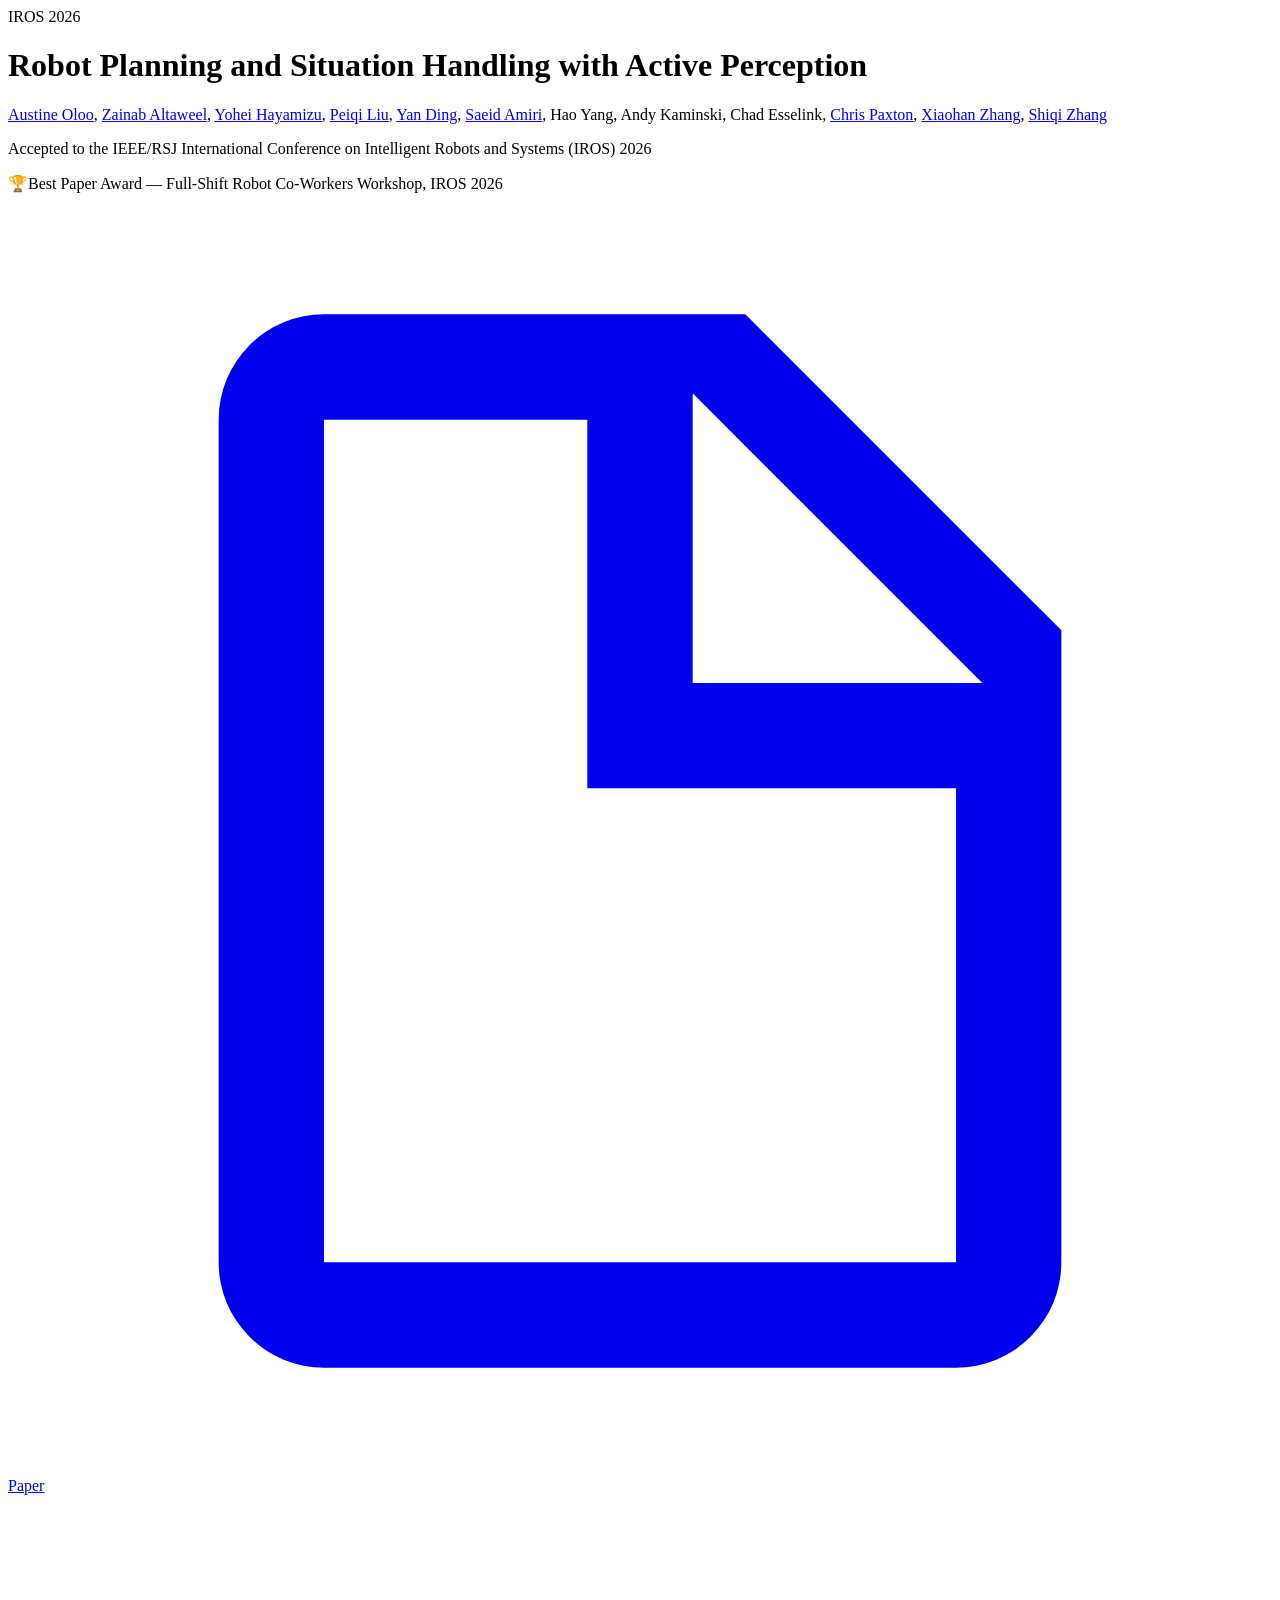
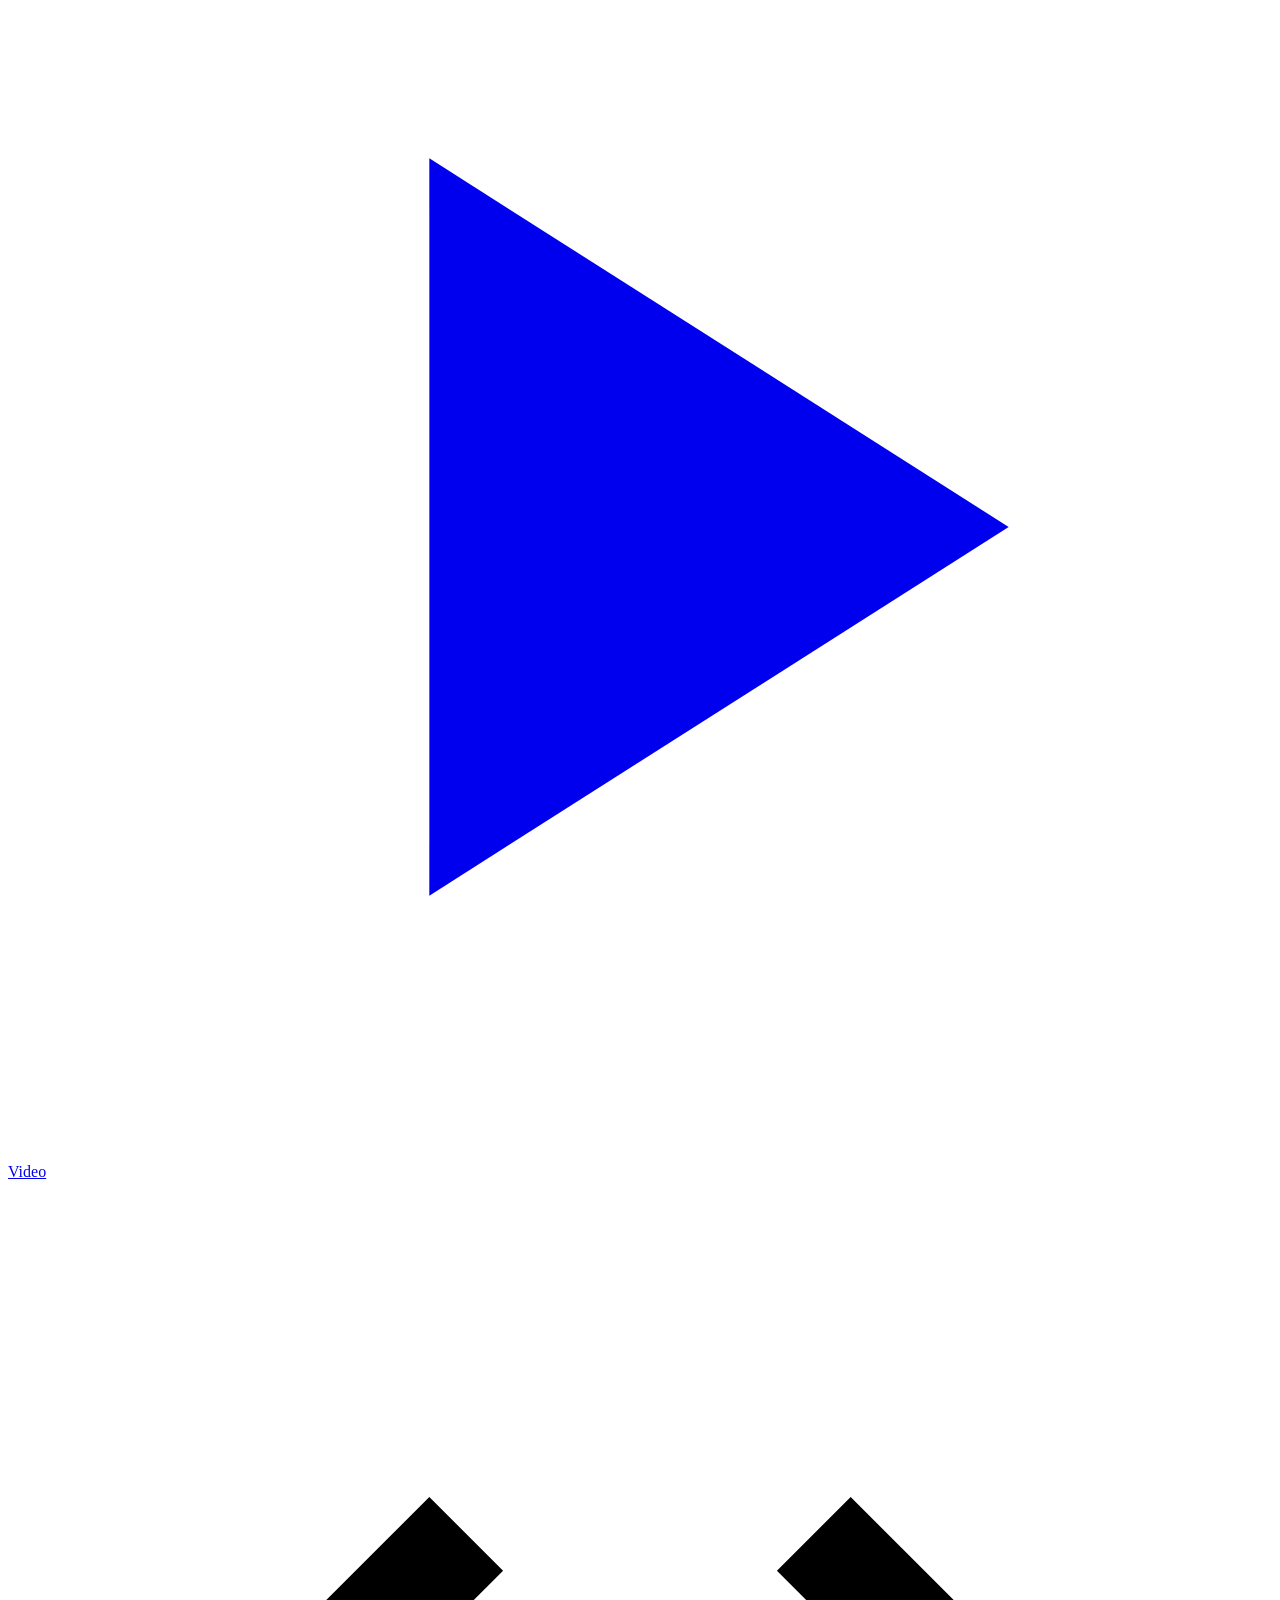
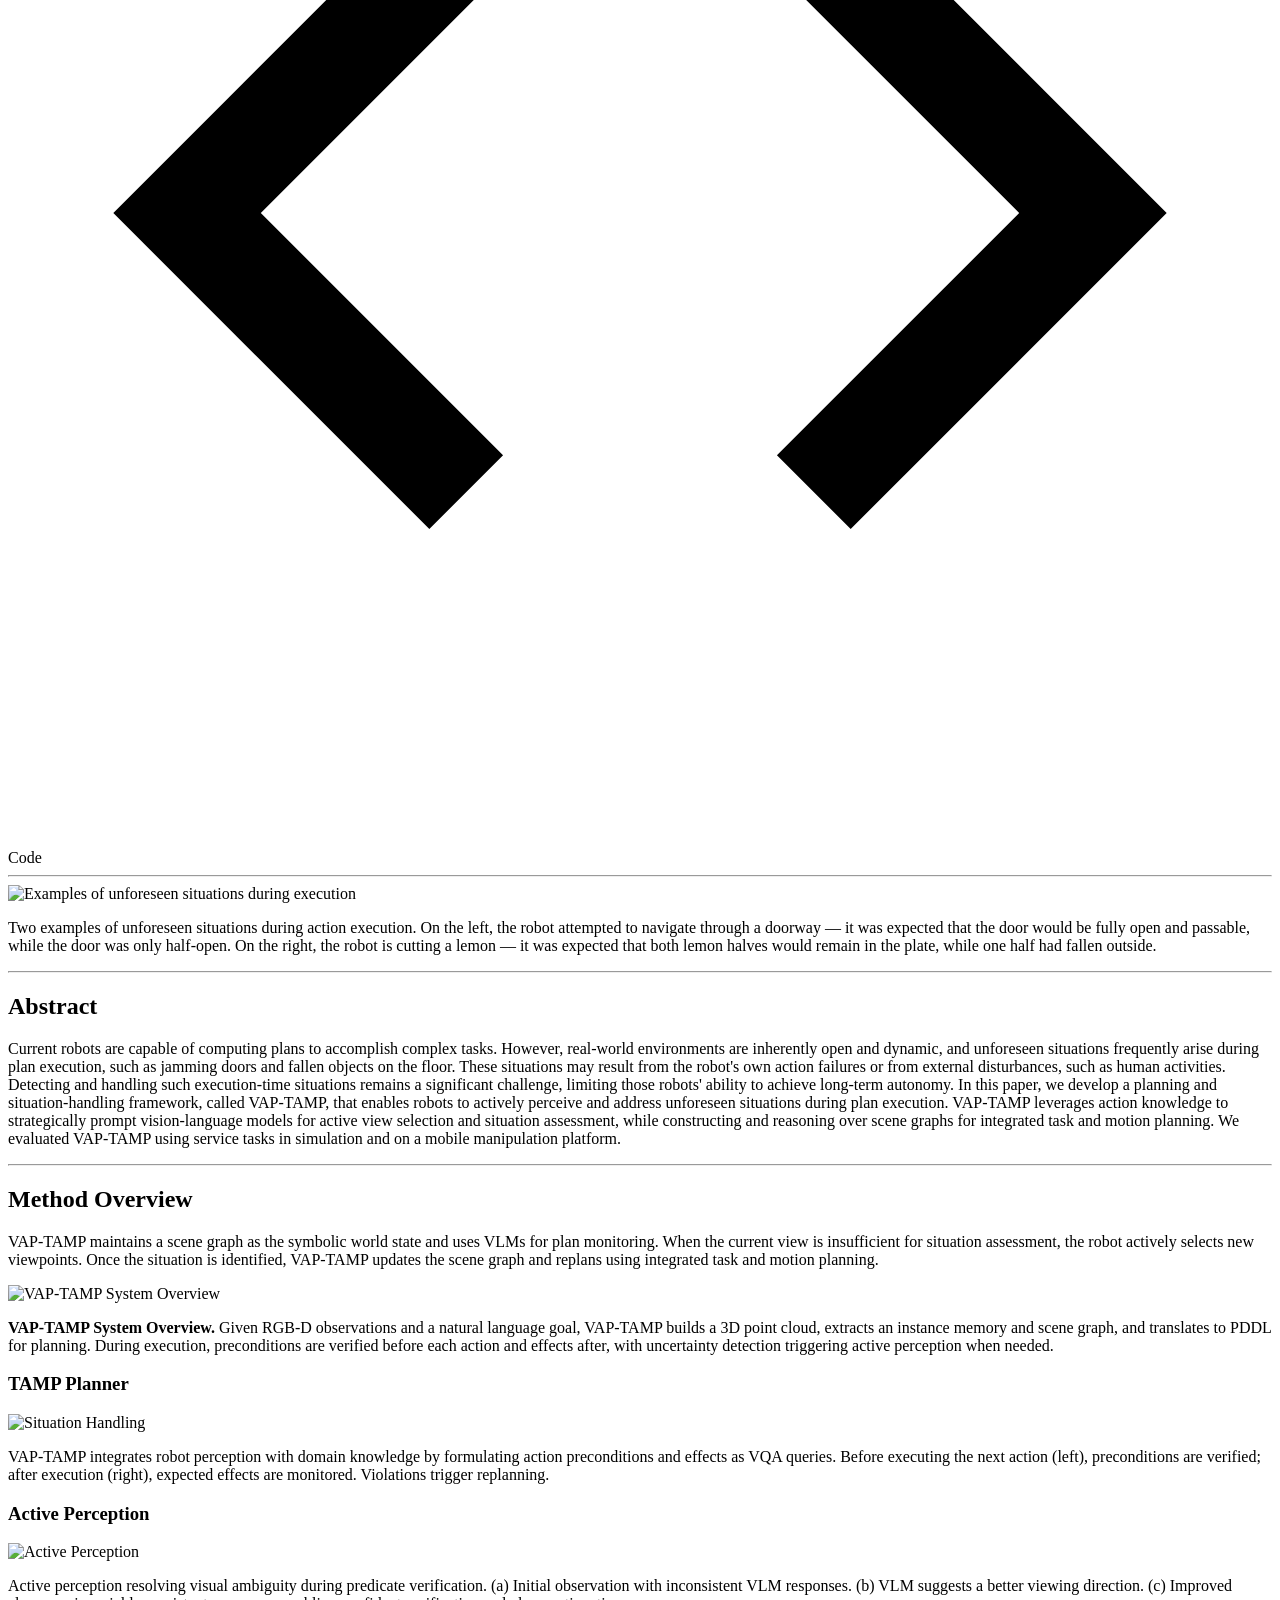
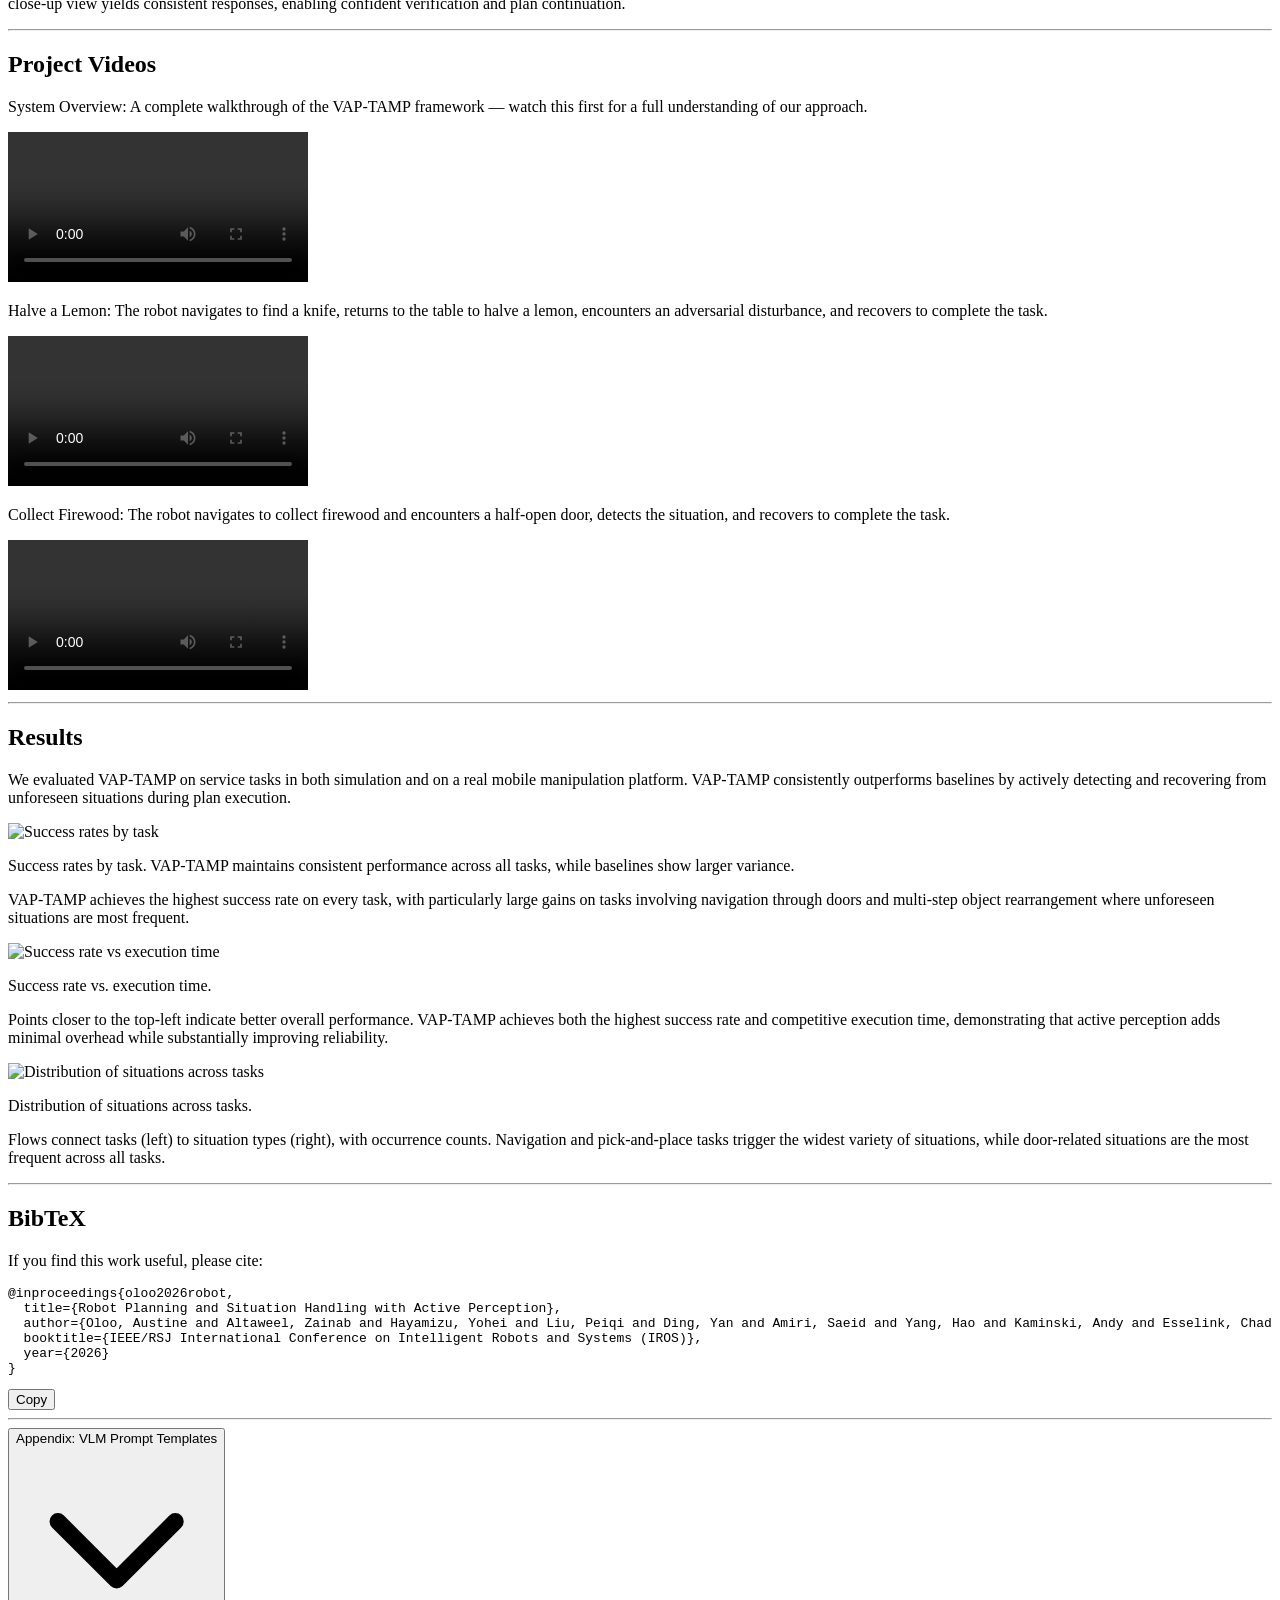
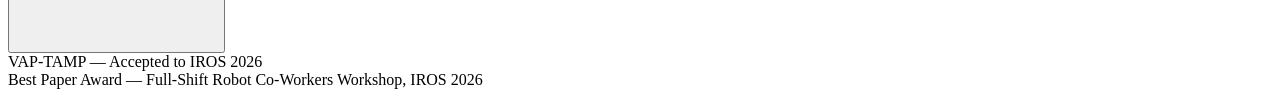
==== commit 0fd1b7e3: "Self-host demo videos; replace dead Google Drive embeds Co-Authored-By: Claude Opus 5.5 <noreply@ant" ====
--- a/index.html
+++ b/index.html
@@ -1,6 +1,6 @@
-<!DOCTYPE html><!--IAi1y0PuVFnawyW4MYN_V--><html lang="en"><head><meta charSet="utf-8"/><meta name="viewport" content="width=device-width, initial-scale=1"/><link rel="preload" as="image" href="/vap-tamp/figures/teaser.png"/><link rel="preload" as="image" href="/vap-tamp/figures/overview-hires.png"/><link rel="preload" as="image" href="/vap-tamp/figures/situation-handling-hires.png"/><link rel="preload" as="image" href="/vap-tamp/figures/active-perception-hires.png"/><link rel="preload" as="image" href="/vap-tamp/figures/success_rate-1.png"/><link rel="preload" as="image" href="/vap-tamp/figures/success_vs_time-1.png"/><link rel="preload" as="image" href="/vap-tamp/figures/situation_distribution-1.png"/><link rel="stylesheet" href="/vap-tamp/_next/static/chunks/0b6abb4da44777c8.css" data-precedence="next"/><link rel="preload" as="script" fetchPriority="low" href="/vap-tamp/_next/static/chunks/4b9eae0c8dc7e975.js"/><script src="/vap-tamp/_next/static/chunks/f2f58a7e93290fbb.js" async=""></script><script src="/vap-tamp/_next/static/chunks/bd5a6fcfce6d0df9.js" async=""></script><script src="/vap-tamp/_next/static/chunks/turbopack-3603c09d4032d0ff.js" async=""></script><script src="/vap-tamp/_next/static/chunks/2f236954d6a65e12.js" async=""></script><script src="/vap-tamp/_next/static/chunks/9fc73ec1455d26d0.js" async=""></script><title>VAP-TAMP</title><meta name="description" content="Robot Planning and Situation Handling with Active Perception. Accepted to IROS 2026. Best Paper Award — Full-Shift Robot Co-Workers Workshop, IROS 2026."/><link rel="icon" href="/vap-tamp/favicon.ico?favicon.0b3bf435.ico" sizes="256x256" type="image/x-icon"/><script src="/vap-tamp/_next/static/chunks/a6dad97d9634a72d.js" noModule=""></script></head><body><div hidden=""><!--$--><!--/$--></div><main class="min-h-screen bg-white text-gray-900"><header class="max-w-4xl mx-auto px-6 pt-16 pb-8 text-center"><span class="inline-block bg-blue-600 text-white text-sm font-bold uppercase tracking-widest px-3 py-1 rounded-full mb-6">IROS 2026</span><h1 class="text-4xl md:text-5xl font-bold leading-tight text-gray-900 mb-6">Robot Planning and Situation Handling with Active Perception</h1><p class="text-gray-600 text-lg mb-8 max-w-3xl mx-auto"><span><a href="https://aoloo-r.github.io/" target="_blank" rel="noopener noreferrer" class="hover:text-gray-900 hover:underline underline-offset-4 transition-colors">Austine Oloo</a>, </span><span><a href="https://sites.google.com/view/zainabaltaweel/" target="_blank" rel="noopener noreferrer" class="hover:text-gray-900 hover:underline underline-offset-4 transition-colors">Zainab Altaweel</a>, </span><span><a href="https://yoheihayamizu.github.io/yhayamizu/" target="_blank" rel="noopener noreferrer" class="hover:text-gray-900 hover:underline underline-offset-4 transition-colors">Yohei Hayamizu</a>, </span><span><a href="https://peiqi-liu.github.io/" target="_blank" rel="noopener noreferrer" class="hover:text-gray-900 hover:underline underline-offset-4 transition-colors">Peiqi Liu</a>, </span><span><a href="https://yding25.com/" target="_blank" rel="noopener noreferrer" class="hover:text-gray-900 hover:underline underline-offset-4 transition-colors">Yan Ding</a>, </span><span><a href="http://www.cs.binghamton.edu/~samiri1/" target="_blank" rel="noopener noreferrer" class="hover:text-gray-900 hover:underline underline-offset-4 transition-colors">Saeid Amiri</a>, </span><span>Hao Yang<!-- -->, </span><span>Andy Kaminski<!-- -->, </span><span>Chad Esselink<!-- -->, </span><span><a href="https://cpaxton.github.io/" target="_blank" rel="noopener noreferrer" class="hover:text-gray-900 hover:underline underline-offset-4 transition-colors">Chris Paxton</a>, </span><span><a href="https://keke-220.github.io/" target="_blank" rel="noopener noreferrer" class="hover:text-gray-900 hover:underline underline-offset-4 transition-colors">Xiaohan Zhang</a>, </span><span><a href="http://www.cs.binghamton.edu/~szhang/" target="_blank" rel="noopener noreferrer" class="hover:text-gray-900 hover:underline underline-offset-4 transition-colors">Shiqi Zhang</a></span></p><p class="text-gray-500 text-base italic mb-4">Accepted to the IEEE/RSJ International Conference on Intelligent Robots and Systems (IROS) 2026</p><p class="mb-8"><span class="inline-flex items-center gap-2 rounded-full border border-amber-300 bg-amber-50 px-4 py-1.5 text-base font-semibold text-amber-800"><span aria-hidden="true">🏆</span>Best Paper Award — Full-Shift Robot Co-Workers Workshop, IROS 2026</span></p><div class="flex flex-wrap justify-center gap-3"><a href="https://arxiv.org/pdf/2604.26988" target="_blank" rel="noopener noreferrer" class="flex items-center gap-2 px-5 py-2.5 rounded-full border-2 text-base font-semibold transition-all border-gray-800 text-gray-800 hover:bg-gray-800 hover:text-white"><svg class="w-4 h-4" fill="currentColor" viewBox="0 0 24 24"><path d="M14 2H6a2 2 0 0 0-2 2v16a2 2 0 0 0 2 2h12a2 2 0 0 0 2-2V8l-6-6zm-1 1.5L18.5 9H13V3.5zM6 4h5v7h7v9H6V4z"></path></svg>Paper</a><a href="#video" target="_blank" rel="noopener noreferrer" class="flex items-center gap-2 px-5 py-2.5 rounded-full border-2 text-base font-semibold transition-all border-gray-800 text-gray-800 hover:bg-gray-800 hover:text-white"><svg class="w-4 h-4" fill="currentColor" viewBox="0 0 24 24"><path d="M8 5v14l11-7z"></path></svg>Video</a><span class="flex items-center gap-2 px-5 py-2.5 rounded-full border-2 text-base font-semibold transition-all border-gray-300 text-gray-400 cursor-not-allowed" title="Coming soon"><svg class="w-4 h-4" fill="currentColor" viewBox="0 0 24 24"><path d="M9.4 16.6L4.8 12l4.6-4.6L8 6l-6 6 6 6 1.4-1.4zm5.2 0l4.6-4.6-4.6-4.6L16 6l6 6-6 6-1.4-1.4z"></path></svg>Code</span></div></header><hr class="border-t border-gray-200 my-8 max-w-4xl mx-auto"/><section class="max-w-4xl mx-auto px-6 pb-12"><img src="/vap-tamp/figures/teaser.png" alt="Examples of unforeseen situations during execution" class="w-full rounded-xl border border-gray-100 shadow-sm"/><p class="text-center text-lg text-gray-600 mt-4 max-w-2xl mx-auto leading-relaxed">Two examples of unforeseen situations during action execution. On the left, the robot attempted to navigate through a doorway — it was expected that the door would be fully open and passable, while the door was only half-open. On the right, the robot is cutting a lemon — it was expected that both lemon halves would remain in the plate, while one half had fallen outside.</p></section><hr class="border-t border-gray-200 my-8 max-w-4xl mx-auto"/><section id="abstract" class="max-w-4xl mx-auto px-6 py-12"><h2 class="text-3xl font-bold text-center mb-8 text-gray-800">Abstract</h2><div class="bg-gray-50 rounded-xl p-6 md:p-8 text-lg leading-relaxed text-gray-700 border border-gray-100"><p>Current robots are capable of computing plans to accomplish complex tasks. However, real-world environments are inherently open and dynamic, and unforeseen situations frequently arise during plan execution, such as jamming doors and fallen objects on the floor. These situations may result from the robot&#x27;s own action failures or from external disturbances, such as human activities. Detecting and handling such execution-time situations remains a significant challenge, limiting those robots&#x27; ability to achieve long-term autonomy. In this paper, we develop a planning and situation-handling framework, called VAP-TAMP, that enables robots to actively perceive and address unforeseen situations during plan execution. VAP-TAMP leverages action knowledge to strategically prompt vision-language models for active view selection and situation assessment, while constructing and reasoning over scene graphs for integrated task and motion planning. We evaluated VAP-TAMP using service tasks in simulation and on a mobile manipulation platform.</p></div></section><hr class="border-t border-gray-200 my-8 max-w-4xl mx-auto"/><section id="method" class="max-w-4xl mx-auto px-6 py-12"><h2 class="text-3xl font-bold text-center mb-8 text-gray-800">Method Overview</h2><p class="text-center text-gray-600 mb-8 text-lg max-w-2xl mx-auto leading-relaxed">VAP-TAMP maintains a scene graph as the symbolic world state and uses VLMs for plan monitoring. When the current view is insufficient for situation assessment, the robot actively selects new viewpoints. Once the situation is identified, VAP-TAMP updates the scene graph and replans using integrated task and motion planning.</p><img src="/vap-tamp/figures/overview-hires.png" alt="VAP-TAMP System Overview" class="w-full rounded-xl border border-gray-100 shadow-sm"/><p class="text-center text-lg text-gray-500 mt-3 italic mb-10"><strong>VAP-TAMP System Overview.</strong> Given RGB-D observations and a natural language goal, VAP-TAMP builds a 3D point cloud, extracts an instance memory and scene graph, and translates to PDDL for planning. During execution, preconditions are verified before each action and effects after, with uncertainty detection triggering active perception when needed.</p><div class="space-y-10 mt-4"><div><h3 class="text-xl font-semibold text-gray-800 mb-4">TAMP Planner</h3><img src="/vap-tamp/figures/situation-handling-hires.png" alt="Situation Handling" class="w-full rounded-xl border border-gray-100 shadow-sm"/><p class="text-lg text-gray-500 mt-3 italic">VAP-TAMP integrates robot perception with domain knowledge by formulating action preconditions and effects as VQA queries. Before executing the next action (left), preconditions are verified; after execution (right), expected effects are monitored. Violations trigger replanning.</p></div><div><h3 class="text-xl font-semibold text-gray-800 mb-4">Active Perception</h3><img src="/vap-tamp/figures/active-perception-hires.png" alt="Active Perception" class="w-full rounded-xl border border-gray-100 shadow-sm"/><p class="text-lg text-gray-500 mt-3 italic">Active perception resolving visual ambiguity during predicate verification. (a) Initial observation with inconsistent VLM responses. (b) VLM suggests a better viewing direction. (c) Improved close-up view yields consistent responses, enabling confident verification and plan continuation.</p></div></div></section><hr class="border-t border-gray-200 my-8 max-w-4xl mx-auto"/><section id="video" class="max-w-4xl mx-auto px-6 py-12"><h2 class="text-3xl font-bold text-center mb-8 text-gray-800">Project Videos</h2><div class="space-y-8"><div><p class="text-lg text-gray-600 mb-3 font-medium">System Overview: A complete walkthrough of the VAP-TAMP framework — watch this first for a full understanding of our approach.</p><video class="w-full rounded-lg shadow-md" controls="" preload="metadata"><source src="/vap-tamp/videos/IROS26_3741_VI_i.mp4" type="video/mp4"/>Your browser does not support the video tag.</video></div><div><p class="text-lg text-gray-600 mb-3 font-medium">Halve a Lemon: The robot navigates to find a knife, returns to the table to halve a lemon, encounters an adversarial disturbance, and recovers to complete the task.</p><div class="aspect-video"><iframe class="w-full h-full rounded-lg shadow-md" src="https://drive.google.com/file/d/1YM_sx0-C2Gjhem2NH8Hbjt_0JasC54TL/preview" allow="autoplay" allowFullScreen=""></iframe></div></div><div><p class="text-lg text-gray-600 mb-3 font-medium">Collect Firewood: The robot navigates to collect firewood and encounters a half-open door, detects the situation, and recovers to complete the task.</p><div class="aspect-video"><iframe class="w-full h-full rounded-lg shadow-md" src="https://drive.google.com/file/d/1TQmRD-XYekJUuRnm3jwyP5w7JCrsbTGa/preview" allow="autoplay" allowFullScreen=""></iframe></div></div></div></section><hr class="border-t border-gray-200 my-8 max-w-4xl mx-auto"/><section id="results" class="max-w-4xl mx-auto px-6 py-12"><h2 class="text-3xl font-bold text-center mb-8 text-gray-800">Results</h2><p class="text-gray-600 mb-10 text-lg max-w-2xl mx-auto leading-relaxed">We evaluated VAP-TAMP on service tasks in both simulation and on a real mobile manipulation platform. VAP-TAMP consistently outperforms baselines by actively detecting and recovering from unforeseen situations during plan execution.</p><div class="space-y-8"><div><img src="/vap-tamp/figures/success_rate-1.png" alt="Success rates by task" class="w-full rounded-xl border border-gray-100 shadow-sm"/><p class="text-lg text-gray-500 mt-3 italic">Success rates by task. VAP-TAMP maintains consistent performance across all tasks, while baselines show larger variance.</p><p class="text-lg text-gray-600 mt-2 leading-relaxed">VAP-TAMP achieves the highest success rate on every task, with particularly large gains on tasks involving navigation through doors and multi-step object rearrangement where unforeseen situations are most frequent.</p></div><div><img src="/vap-tamp/figures/success_vs_time-1.png" alt="Success rate vs execution time" class="w-full rounded-xl border border-gray-100 shadow-sm"/><p class="text-lg text-gray-500 mt-3 italic">Success rate vs. execution time.</p><p class="text-lg text-gray-600 mt-2 leading-relaxed">Points closer to the top-left indicate better overall performance. VAP-TAMP achieves both the highest success rate and competitive execution time, demonstrating that active perception adds minimal overhead while substantially improving reliability.</p></div><div><img src="/vap-tamp/figures/situation_distribution-1.png" alt="Distribution of situations across tasks" class="w-full rounded-xl border border-gray-100 shadow-sm"/><p class="text-lg text-gray-500 mt-3 italic">Distribution of situations across tasks.</p><p class="text-lg text-gray-600 mt-2 leading-relaxed">Flows connect tasks (left) to situation types (right), with occurrence counts. Navigation and pick-and-place tasks trigger the widest variety of situations, while door-related situations are the most frequent across all tasks.</p></div></div></section><hr class="border-t border-gray-200 my-8 max-w-4xl mx-auto"/><section id="bibtex" class="max-w-4xl mx-auto px-6 py-12"><h2 class="text-3xl font-bold text-center mb-8 text-gray-800">BibTeX</h2><p class="text-center text-gray-500 text-base mb-6">If you find this work useful, please cite:</p><div class="relative"><pre class="bibtex-block">@inproceedings{oloo2026robot,
+<!DOCTYPE html><!--42sxOzvaX6czihLaQ_GYx--><html lang="en"><head><meta charSet="utf-8"/><meta name="viewport" content="width=device-width, initial-scale=1"/><link rel="preload" as="image" href="/vap-tamp/figures/teaser.png"/><link rel="preload" as="image" href="/vap-tamp/figures/overview-hires.png"/><link rel="preload" as="image" href="/vap-tamp/figures/situation-handling-hires.png"/><link rel="preload" as="image" href="/vap-tamp/figures/active-perception-hires.png"/><link rel="preload" as="image" href="/vap-tamp/figures/success_rate-1.png"/><link rel="preload" as="image" href="/vap-tamp/figures/success_vs_time-1.png"/><link rel="preload" as="image" href="/vap-tamp/figures/situation_distribution-1.png"/><link rel="stylesheet" href="/vap-tamp/_next/static/chunks/11f8cbd70768627f.css" data-precedence="next"/><link rel="preload" as="script" fetchPriority="low" href="/vap-tamp/_next/static/chunks/4b9eae0c8dc7e975.js"/><script src="/vap-tamp/_next/static/chunks/f2f58a7e93290fbb.js" async=""></script><script src="/vap-tamp/_next/static/chunks/bd5a6fcfce6d0df9.js" async=""></script><script src="/vap-tamp/_next/static/chunks/turbopack-3603c09d4032d0ff.js" async=""></script><script src="/vap-tamp/_next/static/chunks/2f236954d6a65e12.js" async=""></script><script src="/vap-tamp/_next/static/chunks/e861329e93d2fab2.js" async=""></script><title>VAP-TAMP</title><meta name="description" content="Robot Planning and Situation Handling with Active Perception. Accepted to IROS 2026. Best Paper Award — Full-Shift Robot Co-Workers Workshop, IROS 2026."/><link rel="icon" href="/vap-tamp/favicon.ico?favicon.0b3bf435.ico" sizes="256x256" type="image/x-icon"/><script src="/vap-tamp/_next/static/chunks/a6dad97d9634a72d.js" noModule=""></script></head><body><div hidden=""><!--$--><!--/$--></div><main class="min-h-screen bg-white text-gray-900"><header class="max-w-4xl mx-auto px-6 pt-16 pb-8 text-center"><span class="inline-block bg-blue-600 text-white text-sm font-bold uppercase tracking-widest px-3 py-1 rounded-full mb-6">IROS 2026</span><h1 class="text-4xl md:text-5xl font-bold leading-tight text-gray-900 mb-6">Robot Planning and Situation Handling with Active Perception</h1><p class="text-gray-600 text-lg mb-8 max-w-3xl mx-auto"><span><a href="https://aoloo-r.github.io/" target="_blank" rel="noopener noreferrer" class="hover:text-gray-900 hover:underline underline-offset-4 transition-colors">Austine Oloo</a>, </span><span><a href="https://sites.google.com/view/zainabaltaweel/" target="_blank" rel="noopener noreferrer" class="hover:text-gray-900 hover:underline underline-offset-4 transition-colors">Zainab Altaweel</a>, </span><span><a href="https://yoheihayamizu.github.io/yhayamizu/" target="_blank" rel="noopener noreferrer" class="hover:text-gray-900 hover:underline underline-offset-4 transition-colors">Yohei Hayamizu</a>, </span><span><a href="https://peiqi-liu.github.io/" target="_blank" rel="noopener noreferrer" class="hover:text-gray-900 hover:underline underline-offset-4 transition-colors">Peiqi Liu</a>, </span><span><a href="https://yding25.com/" target="_blank" rel="noopener noreferrer" class="hover:text-gray-900 hover:underline underline-offset-4 transition-colors">Yan Ding</a>, </span><span><a href="http://www.cs.binghamton.edu/~samiri1/" target="_blank" rel="noopener noreferrer" class="hover:text-gray-900 hover:underline underline-offset-4 transition-colors">Saeid Amiri</a>, </span><span>Hao Yang<!-- -->, </span><span>Andy Kaminski<!-- -->, </span><span>Chad Esselink<!-- -->, </span><span><a href="https://cpaxton.github.io/" target="_blank" rel="noopener noreferrer" class="hover:text-gray-900 hover:underline underline-offset-4 transition-colors">Chris Paxton</a>, </span><span><a href="https://keke-220.github.io/" target="_blank" rel="noopener noreferrer" class="hover:text-gray-900 hover:underline underline-offset-4 transition-colors">Xiaohan Zhang</a>, </span><span><a href="http://www.cs.binghamton.edu/~szhang/" target="_blank" rel="noopener noreferrer" class="hover:text-gray-900 hover:underline underline-offset-4 transition-colors">Shiqi Zhang</a></span></p><p class="text-gray-500 text-base italic mb-4">Accepted to the IEEE/RSJ International Conference on Intelligent Robots and Systems (IROS) 2026</p><p class="mb-8"><span class="inline-flex items-center gap-2 rounded-full border border-amber-300 bg-amber-50 px-4 py-1.5 text-base font-semibold text-amber-800"><span aria-hidden="true">🏆</span>Best Paper Award — Full-Shift Robot Co-Workers Workshop, IROS 2026</span></p><div class="flex flex-wrap justify-center gap-3"><a href="https://arxiv.org/pdf/2604.26988" target="_blank" rel="noopener noreferrer" class="flex items-center gap-2 px-5 py-2.5 rounded-full border-2 text-base font-semibold transition-all border-gray-800 text-gray-800 hover:bg-gray-800 hover:text-white"><svg class="w-4 h-4" fill="currentColor" viewBox="0 0 24 24"><path d="M14 2H6a2 2 0 0 0-2 2v16a2 2 0 0 0 2 2h12a2 2 0 0 0 2-2V8l-6-6zm-1 1.5L18.5 9H13V3.5zM6 4h5v7h7v9H6V4z"></path></svg>Paper</a><a href="#video" target="_blank" rel="noopener noreferrer" class="flex items-center gap-2 px-5 py-2.5 rounded-full border-2 text-base font-semibold transition-all border-gray-800 text-gray-800 hover:bg-gray-800 hover:text-white"><svg class="w-4 h-4" fill="currentColor" viewBox="0 0 24 24"><path d="M8 5v14l11-7z"></path></svg>Video</a><span class="flex items-center gap-2 px-5 py-2.5 rounded-full border-2 text-base font-semibold transition-all border-gray-300 text-gray-400 cursor-not-allowed" title="Coming soon"><svg class="w-4 h-4" fill="currentColor" viewBox="0 0 24 24"><path d="M9.4 16.6L4.8 12l4.6-4.6L8 6l-6 6 6 6 1.4-1.4zm5.2 0l4.6-4.6-4.6-4.6L16 6l6 6-6 6-1.4-1.4z"></path></svg>Code</span></div></header><hr class="border-t border-gray-200 my-8 max-w-4xl mx-auto"/><section class="max-w-4xl mx-auto px-6 pb-12"><img src="/vap-tamp/figures/teaser.png" alt="Examples of unforeseen situations during execution" class="w-full rounded-xl border border-gray-100 shadow-sm"/><p class="text-center text-lg text-gray-600 mt-4 max-w-2xl mx-auto leading-relaxed">Two examples of unforeseen situations during action execution. On the left, the robot attempted to navigate through a doorway — it was expected that the door would be fully open and passable, while the door was only half-open. On the right, the robot is cutting a lemon — it was expected that both lemon halves would remain in the plate, while one half had fallen outside.</p></section><hr class="border-t border-gray-200 my-8 max-w-4xl mx-auto"/><section id="abstract" class="max-w-4xl mx-auto px-6 py-12"><h2 class="text-3xl font-bold text-center mb-8 text-gray-800">Abstract</h2><div class="bg-gray-50 rounded-xl p-6 md:p-8 text-lg leading-relaxed text-gray-700 border border-gray-100"><p>Current robots are capable of computing plans to accomplish complex tasks. However, real-world environments are inherently open and dynamic, and unforeseen situations frequently arise during plan execution, such as jamming doors and fallen objects on the floor. These situations may result from the robot&#x27;s own action failures or from external disturbances, such as human activities. Detecting and handling such execution-time situations remains a significant challenge, limiting those robots&#x27; ability to achieve long-term autonomy. In this paper, we develop a planning and situation-handling framework, called VAP-TAMP, that enables robots to actively perceive and address unforeseen situations during plan execution. VAP-TAMP leverages action knowledge to strategically prompt vision-language models for active view selection and situation assessment, while constructing and reasoning over scene graphs for integrated task and motion planning. We evaluated VAP-TAMP using service tasks in simulation and on a mobile manipulation platform.</p></div></section><hr class="border-t border-gray-200 my-8 max-w-4xl mx-auto"/><section id="method" class="max-w-4xl mx-auto px-6 py-12"><h2 class="text-3xl font-bold text-center mb-8 text-gray-800">Method Overview</h2><p class="text-center text-gray-600 mb-8 text-lg max-w-2xl mx-auto leading-relaxed">VAP-TAMP maintains a scene graph as the symbolic world state and uses VLMs for plan monitoring. When the current view is insufficient for situation assessment, the robot actively selects new viewpoints. Once the situation is identified, VAP-TAMP updates the scene graph and replans using integrated task and motion planning.</p><img src="/vap-tamp/figures/overview-hires.png" alt="VAP-TAMP System Overview" class="w-full rounded-xl border border-gray-100 shadow-sm"/><p class="text-center text-lg text-gray-500 mt-3 italic mb-10"><strong>VAP-TAMP System Overview.</strong> Given RGB-D observations and a natural language goal, VAP-TAMP builds a 3D point cloud, extracts an instance memory and scene graph, and translates to PDDL for planning. During execution, preconditions are verified before each action and effects after, with uncertainty detection triggering active perception when needed.</p><div class="space-y-10 mt-4"><div><h3 class="text-xl font-semibold text-gray-800 mb-4">TAMP Planner</h3><img src="/vap-tamp/figures/situation-handling-hires.png" alt="Situation Handling" class="w-full rounded-xl border border-gray-100 shadow-sm"/><p class="text-lg text-gray-500 mt-3 italic">VAP-TAMP integrates robot perception with domain knowledge by formulating action preconditions and effects as VQA queries. Before executing the next action (left), preconditions are verified; after execution (right), expected effects are monitored. Violations trigger replanning.</p></div><div><h3 class="text-xl font-semibold text-gray-800 mb-4">Active Perception</h3><img src="/vap-tamp/figures/active-perception-hires.png" alt="Active Perception" class="w-full rounded-xl border border-gray-100 shadow-sm"/><p class="text-lg text-gray-500 mt-3 italic">Active perception resolving visual ambiguity during predicate verification. (a) Initial observation with inconsistent VLM responses. (b) VLM suggests a better viewing direction. (c) Improved close-up view yields consistent responses, enabling confident verification and plan continuation.</p></div></div></section><hr class="border-t border-gray-200 my-8 max-w-4xl mx-auto"/><section id="video" class="max-w-4xl mx-auto px-6 py-12"><h2 class="text-3xl font-bold text-center mb-8 text-gray-800">Project Videos</h2><div class="space-y-8"><div><p class="text-lg text-gray-600 mb-3 font-medium">System Overview: A complete walkthrough of the VAP-TAMP framework — watch this first for a full understanding of our approach.</p><video class="w-full rounded-lg shadow-md" controls="" preload="metadata"><source src="/vap-tamp/videos/IROS26_3741_VI_i.mp4" type="video/mp4"/>Your browser does not support the video tag.</video></div><div><p class="text-lg text-gray-600 mb-3 font-medium">Halve a Lemon: The robot navigates to find a knife, returns to the table to halve a lemon, encounters an adversarial disturbance, and recovers to complete the task.</p><video class="w-full rounded-lg shadow-md" controls="" preload="metadata"><source src="/vap-tamp/videos/lemon-demo.mp4" type="video/mp4"/>Your browser does not support the video tag.</video></div><div><p class="text-lg text-gray-600 mb-3 font-medium">Collect Firewood: The robot navigates to collect firewood and encounters a half-open door, detects the situation, and recovers to complete the task.</p><video class="w-full rounded-lg shadow-md" controls="" preload="metadata"><source src="/vap-tamp/videos/firewood-demo.mp4" type="video/mp4"/>Your browser does not support the video tag.</video></div></div></section><hr class="border-t border-gray-200 my-8 max-w-4xl mx-auto"/><section id="results" class="max-w-4xl mx-auto px-6 py-12"><h2 class="text-3xl font-bold text-center mb-8 text-gray-800">Results</h2><p class="text-gray-600 mb-10 text-lg max-w-2xl mx-auto leading-relaxed">We evaluated VAP-TAMP on service tasks in both simulation and on a real mobile manipulation platform. VAP-TAMP consistently outperforms baselines by actively detecting and recovering from unforeseen situations during plan execution.</p><div class="space-y-8"><div><img src="/vap-tamp/figures/success_rate-1.png" alt="Success rates by task" class="w-full rounded-xl border border-gray-100 shadow-sm"/><p class="text-lg text-gray-500 mt-3 italic">Success rates by task. VAP-TAMP maintains consistent performance across all tasks, while baselines show larger variance.</p><p class="text-lg text-gray-600 mt-2 leading-relaxed">VAP-TAMP achieves the highest success rate on every task, with particularly large gains on tasks involving navigation through doors and multi-step object rearrangement where unforeseen situations are most frequent.</p></div><div><img src="/vap-tamp/figures/success_vs_time-1.png" alt="Success rate vs execution time" class="w-full rounded-xl border border-gray-100 shadow-sm"/><p class="text-lg text-gray-500 mt-3 italic">Success rate vs. execution time.</p><p class="text-lg text-gray-600 mt-2 leading-relaxed">Points closer to the top-left indicate better overall performance. VAP-TAMP achieves both the highest success rate and competitive execution time, demonstrating that active perception adds minimal overhead while substantially improving reliability.</p></div><div><img src="/vap-tamp/figures/situation_distribution-1.png" alt="Distribution of situations across tasks" class="w-full rounded-xl border border-gray-100 shadow-sm"/><p class="text-lg text-gray-500 mt-3 italic">Distribution of situations across tasks.</p><p class="text-lg text-gray-600 mt-2 leading-relaxed">Flows connect tasks (left) to situation types (right), with occurrence counts. Navigation and pick-and-place tasks trigger the widest variety of situations, while door-related situations are the most frequent across all tasks.</p></div></div></section><hr class="border-t border-gray-200 my-8 max-w-4xl mx-auto"/><section id="bibtex" class="max-w-4xl mx-auto px-6 py-12"><h2 class="text-3xl font-bold text-center mb-8 text-gray-800">BibTeX</h2><p class="text-center text-gray-500 text-base mb-6">If you find this work useful, please cite:</p><div class="relative"><pre class="bibtex-block">@inproceedings{oloo2026robot,
   title={Robot Planning and Situation Handling with Active Perception},
   author={Oloo, Austine and Altaweel, Zainab and Hayamizu, Yohei and Liu, Peiqi and Ding, Yan and Amiri, Saeid and Yang, Hao and Kaminski, Andy and Esselink, Chad and Paxton, Chris and Zhang, Xiaohan and Zhang, Shiqi},
   booktitle={IEEE/RSJ International Conference on Intelligent Robots and Systems (IROS)},
   year={2026}
-}</pre><button class="absolute top-3 right-3 bg-white border border-gray-300 hover:bg-gray-100 text-gray-600 text-sm px-3 py-1.5 rounded-md transition-all">Copy</button></div></section><hr class="border-t border-gray-200 my-8 max-w-4xl mx-auto"/><section id="appendix" class="max-w-4xl mx-auto px-6 py-8"><button class="w-full flex items-center justify-between bg-gray-50 hover:bg-gray-100 border border-gray-200 rounded-xl px-6 py-4 transition-all group"><span class="text-xl font-bold text-gray-800">Appendix: VLM Prompt Templates</span><svg class="w-5 h-5 text-gray-500 transition-transform " fill="none" viewBox="0 0 24 24" stroke="currentColor" stroke-width="2"><path stroke-linecap="round" stroke-linejoin="round" d="M19 9l-7 7-7-7"></path></svg></button></section><footer class="text-center text-sm text-gray-400 py-10 border-t border-gray-100 mt-8">VAP-TAMP — Accepted to <!-- -->IROS 2026<br/>Best Paper Award — Full-Shift Robot Co-Workers Workshop, IROS 2026</footer></main><!--$--><!--/$--><script src="/vap-tamp/_next/static/chunks/4b9eae0c8dc7e975.js" id="_R_" async=""></script><script>(self.__next_f=self.__next_f||[]).push([0])</script><script>self.__next_f.push([1,"1:\"$Sreact.fragment\"\n2:I[39756,[\"/vap-tamp/_next/static/chunks/2f236954d6a65e12.js\"],\"default\"]\n3:I[37457,[\"/vap-tamp/_next/static/chunks/2f236954d6a65e12.js\"],\"default\"]\n4:I[47257,[\"/vap-tamp/_next/static/chunks/2f236954d6a65e12.js\"],\"ClientPageRoot\"]\n5:I[31713,[\"/vap-tamp/_next/static/chunks/9fc73ec1455d26d0.js\"],\"default\"]\n8:I[97367,[\"/vap-tamp/_next/static/chunks/2f236954d6a65e12.js\"],\"OutletBoundary\"]\n9:\"$Sreact.suspense\"\nb:I[97367,[\"/vap-tamp/_next/static/chunks/2f236954d6a65e12.js\"],\"ViewportBoundary\"]\nd:I[97367,[\"/vap-tamp/_next/static/chunks/2f236954d6a65e12.js\"],\"MetadataBoundary\"]\nf:I[68027,[],\"default\"]\n:HL[\"/vap-tamp/_next/static/chunks/0b6abb4da44777c8.css\",\"style\"]\n"])</script><script>self.__next_f.push([1,"0:{\"P\":null,\"b\":\"IAi1y0PuVFnawyW4MYN-V\",\"c\":[\"\",\"\"],\"q\":\"\",\"i\":false,\"f\":[[[\"\",{\"children\":[\"__PAGE__\",{}]},\"$undefined\",\"$undefined\",true],[[\"$\",\"$1\",\"c\",{\"children\":[[[\"$\",\"link\",\"0\",{\"rel\":\"stylesheet\",\"href\":\"/vap-tamp/_next/static/chunks/0b6abb4da44777c8.css\",\"precedence\":\"next\",\"crossOrigin\":\"$undefined\",\"nonce\":\"$undefined\"}]],[\"$\",\"html\",null,{\"lang\":\"en\",\"children\":[\"$\",\"body\",null,{\"children\":[\"$\",\"$L2\",null,{\"parallelRouterKey\":\"children\",\"error\":\"$undefined\",\"errorStyles\":\"$undefined\",\"errorScripts\":\"$undefined\",\"template\":[\"$\",\"$L3\",null,{}],\"templateStyles\":\"$undefined\",\"templateScripts\":\"$undefined\",\"notFound\":[[[\"$\",\"title\",null,{\"children\":\"404: This page could not be found.\"}],[\"$\",\"div\",null,{\"style\":{\"fontFamily\":\"system-ui,\\\"Segoe UI\\\",Roboto,Helvetica,Arial,sans-serif,\\\"Apple Color Emoji\\\",\\\"Segoe UI Emoji\\\"\",\"height\":\"100vh\",\"textAlign\":\"center\",\"display\":\"flex\",\"flexDirection\":\"column\",\"alignItems\":\"center\",\"justifyContent\":\"center\"},\"children\":[\"$\",\"div\",null,{\"children\":[[\"$\",\"style\",null,{\"dangerouslySetInnerHTML\":{\"__html\":\"body{color:#000;background:#fff;margin:0}.next-error-h1{border-right:1px solid rgba(0,0,0,.3)}@media (prefers-color-scheme:dark){body{color:#fff;background:#000}.next-error-h1{border-right:1px solid rgba(255,255,255,.3)}}\"}}],[\"$\",\"h1\",null,{\"className\":\"next-error-h1\",\"style\":{\"display\":\"inline-block\",\"margin\":\"0 20px 0 0\",\"padding\":\"0 23px 0 0\",\"fontSize\":24,\"fontWeight\":500,\"verticalAlign\":\"top\",\"lineHeight\":\"49px\"},\"children\":404}],[\"$\",\"div\",null,{\"style\":{\"display\":\"inline-block\"},\"children\":[\"$\",\"h2\",null,{\"style\":{\"fontSize\":14,\"fontWeight\":400,\"lineHeight\":\"49px\",\"margin\":0},\"children\":\"This page could not be found.\"}]}]]}]}]],[]],\"forbidden\":\"$undefined\",\"unauthorized\":\"$undefined\"}]}]}]]}],{\"children\":[[\"$\",\"$1\",\"c\",{\"children\":[[\"$\",\"$L4\",null,{\"Component\":\"$5\",\"serverProvidedParams\":{\"searchParams\":{},\"params\":{},\"promises\":[\"$@6\",\"$@7\"]}}],[[\"$\",\"script\",\"script-0\",{\"src\":\"/vap-tamp/_next/static/chunks/9fc73ec1455d26d0.js\",\"async\":true,\"nonce\":\"$undefined\"}]],[\"$\",\"$L8\",null,{\"children\":[\"$\",\"$9\",null,{\"name\":\"Next.MetadataOutlet\",\"children\":\"$@a\"}]}]]}],{},null,false,false]},null,false,false],[\"$\",\"$1\",\"h\",{\"children\":[null,[\"$\",\"$Lb\",null,{\"children\":\"$Lc\"}],[\"$\",\"div\",null,{\"hidden\":true,\"children\":[\"$\",\"$Ld\",null,{\"children\":[\"$\",\"$9\",null,{\"name\":\"Next.Metadata\",\"children\":\"$Le\"}]}]}],null]}],false]],\"m\":\"$undefined\",\"G\":[\"$f\",[]],\"S\":true}\n"])</script><script>self.__next_f.push([1,"6:{}\n7:\"$0:f:0:1:1:children:0:props:children:0:props:serverProvidedParams:params\"\n"])</script><script>self.__next_f.push([1,"c:[[\"$\",\"meta\",\"0\",{\"charSet\":\"utf-8\"}],[\"$\",\"meta\",\"1\",{\"name\":\"viewport\",\"content\":\"width=device-width, initial-scale=1\"}]]\n"])</script><script>self.__next_f.push([1,"10:I[27201,[\"/vap-tamp/_next/static/chunks/2f236954d6a65e12.js\"],\"IconMark\"]\na:null\ne:[[\"$\",\"title\",\"0\",{\"children\":\"VAP-TAMP\"}],[\"$\",\"meta\",\"1\",{\"name\":\"description\",\"content\":\"Robot Planning and Situation Handling with Active Perception. Accepted to IROS 2026. Best Paper Award — Full-Shift Robot Co-Workers Workshop, IROS 2026.\"}],[\"$\",\"link\",\"2\",{\"rel\":\"icon\",\"href\":\"/vap-tamp/favicon.ico?favicon.0b3bf435.ico\",\"sizes\":\"256x256\",\"type\":\"image/x-icon\"}],[\"$\",\"$L10\",\"3\",{}]]\n"])</script></body></html>+}</pre><button class="absolute top-3 right-3 bg-white border border-gray-300 hover:bg-gray-100 text-gray-600 text-sm px-3 py-1.5 rounded-md transition-all">Copy</button></div></section><hr class="border-t border-gray-200 my-8 max-w-4xl mx-auto"/><section id="appendix" class="max-w-4xl mx-auto px-6 py-8"><button class="w-full flex items-center justify-between bg-gray-50 hover:bg-gray-100 border border-gray-200 rounded-xl px-6 py-4 transition-all group"><span class="text-xl font-bold text-gray-800">Appendix: VLM Prompt Templates</span><svg class="w-5 h-5 text-gray-500 transition-transform " fill="none" viewBox="0 0 24 24" stroke="currentColor" stroke-width="2"><path stroke-linecap="round" stroke-linejoin="round" d="M19 9l-7 7-7-7"></path></svg></button></section><footer class="text-center text-sm text-gray-400 py-10 border-t border-gray-100 mt-8">VAP-TAMP — Accepted to <!-- -->IROS 2026<br/>Best Paper Award — Full-Shift Robot Co-Workers Workshop, IROS 2026</footer></main><!--$--><!--/$--><script src="/vap-tamp/_next/static/chunks/4b9eae0c8dc7e975.js" id="_R_" async=""></script><script>(self.__next_f=self.__next_f||[]).push([0])</script><script>self.__next_f.push([1,"1:\"$Sreact.fragment\"\n2:I[39756,[\"/vap-tamp/_next/static/chunks/2f236954d6a65e12.js\"],\"default\"]\n3:I[37457,[\"/vap-tamp/_next/static/chunks/2f236954d6a65e12.js\"],\"default\"]\n4:I[47257,[\"/vap-tamp/_next/static/chunks/2f236954d6a65e12.js\"],\"ClientPageRoot\"]\n5:I[31713,[\"/vap-tamp/_next/static/chunks/e861329e93d2fab2.js\"],\"default\"]\n8:I[97367,[\"/vap-tamp/_next/static/chunks/2f236954d6a65e12.js\"],\"OutletBoundary\"]\n9:\"$Sreact.suspense\"\nb:I[97367,[\"/vap-tamp/_next/static/chunks/2f236954d6a65e12.js\"],\"ViewportBoundary\"]\nd:I[97367,[\"/vap-tamp/_next/static/chunks/2f236954d6a65e12.js\"],\"MetadataBoundary\"]\nf:I[68027,[],\"default\"]\n:HL[\"/vap-tamp/_next/static/chunks/11f8cbd70768627f.css\",\"style\"]\n"])</script><script>self.__next_f.push([1,"0:{\"P\":null,\"b\":\"42sxOzvaX6czihLaQ_GYx\",\"c\":[\"\",\"\"],\"q\":\"\",\"i\":false,\"f\":[[[\"\",{\"children\":[\"__PAGE__\",{}]},\"$undefined\",\"$undefined\",true],[[\"$\",\"$1\",\"c\",{\"children\":[[[\"$\",\"link\",\"0\",{\"rel\":\"stylesheet\",\"href\":\"/vap-tamp/_next/static/chunks/11f8cbd70768627f.css\",\"precedence\":\"next\",\"crossOrigin\":\"$undefined\",\"nonce\":\"$undefined\"}]],[\"$\",\"html\",null,{\"lang\":\"en\",\"children\":[\"$\",\"body\",null,{\"children\":[\"$\",\"$L2\",null,{\"parallelRouterKey\":\"children\",\"error\":\"$undefined\",\"errorStyles\":\"$undefined\",\"errorScripts\":\"$undefined\",\"template\":[\"$\",\"$L3\",null,{}],\"templateStyles\":\"$undefined\",\"templateScripts\":\"$undefined\",\"notFound\":[[[\"$\",\"title\",null,{\"children\":\"404: This page could not be found.\"}],[\"$\",\"div\",null,{\"style\":{\"fontFamily\":\"system-ui,\\\"Segoe UI\\\",Roboto,Helvetica,Arial,sans-serif,\\\"Apple Color Emoji\\\",\\\"Segoe UI Emoji\\\"\",\"height\":\"100vh\",\"textAlign\":\"center\",\"display\":\"flex\",\"flexDirection\":\"column\",\"alignItems\":\"center\",\"justifyContent\":\"center\"},\"children\":[\"$\",\"div\",null,{\"children\":[[\"$\",\"style\",null,{\"dangerouslySetInnerHTML\":{\"__html\":\"body{color:#000;background:#fff;margin:0}.next-error-h1{border-right:1px solid rgba(0,0,0,.3)}@media (prefers-color-scheme:dark){body{color:#fff;background:#000}.next-error-h1{border-right:1px solid rgba(255,255,255,.3)}}\"}}],[\"$\",\"h1\",null,{\"className\":\"next-error-h1\",\"style\":{\"display\":\"inline-block\",\"margin\":\"0 20px 0 0\",\"padding\":\"0 23px 0 0\",\"fontSize\":24,\"fontWeight\":500,\"verticalAlign\":\"top\",\"lineHeight\":\"49px\"},\"children\":404}],[\"$\",\"div\",null,{\"style\":{\"display\":\"inline-block\"},\"children\":[\"$\",\"h2\",null,{\"style\":{\"fontSize\":14,\"fontWeight\":400,\"lineHeight\":\"49px\",\"margin\":0},\"children\":\"This page could not be found.\"}]}]]}]}]],[]],\"forbidden\":\"$undefined\",\"unauthorized\":\"$undefined\"}]}]}]]}],{\"children\":[[\"$\",\"$1\",\"c\",{\"children\":[[\"$\",\"$L4\",null,{\"Component\":\"$5\",\"serverProvidedParams\":{\"searchParams\":{},\"params\":{},\"promises\":[\"$@6\",\"$@7\"]}}],[[\"$\",\"script\",\"script-0\",{\"src\":\"/vap-tamp/_next/static/chunks/e861329e93d2fab2.js\",\"async\":true,\"nonce\":\"$undefined\"}]],[\"$\",\"$L8\",null,{\"children\":[\"$\",\"$9\",null,{\"name\":\"Next.MetadataOutlet\",\"children\":\"$@a\"}]}]]}],{},null,false,false]},null,false,false],[\"$\",\"$1\",\"h\",{\"children\":[null,[\"$\",\"$Lb\",null,{\"children\":\"$Lc\"}],[\"$\",\"div\",null,{\"hidden\":true,\"children\":[\"$\",\"$Ld\",null,{\"children\":[\"$\",\"$9\",null,{\"name\":\"Next.Metadata\",\"children\":\"$Le\"}]}]}],null]}],false]],\"m\":\"$undefined\",\"G\":[\"$f\",[]],\"S\":true}\n"])</script><script>self.__next_f.push([1,"6:{}\n7:\"$0:f:0:1:1:children:0:props:children:0:props:serverProvidedParams:params\"\n"])</script><script>self.__next_f.push([1,"c:[[\"$\",\"meta\",\"0\",{\"charSet\":\"utf-8\"}],[\"$\",\"meta\",\"1\",{\"name\":\"viewport\",\"content\":\"width=device-width, initial-scale=1\"}]]\n"])</script><script>self.__next_f.push([1,"10:I[27201,[\"/vap-tamp/_next/static/chunks/2f236954d6a65e12.js\"],\"IconMark\"]\na:null\ne:[[\"$\",\"title\",\"0\",{\"children\":\"VAP-TAMP\"}],[\"$\",\"meta\",\"1\",{\"name\":\"description\",\"content\":\"Robot Planning and Situation Handling with Active Perception. Accepted to IROS 2026. Best Paper Award — Full-Shift Robot Co-Workers Workshop, IROS 2026.\"}],[\"$\",\"link\",\"2\",{\"rel\":\"icon\",\"href\":\"/vap-tamp/favicon.ico?favicon.0b3bf435.ico\",\"sizes\":\"256x256\",\"type\":\"image/x-icon\"}],[\"$\",\"$L10\",\"3\",{}]]\n"])</script></body></html>
